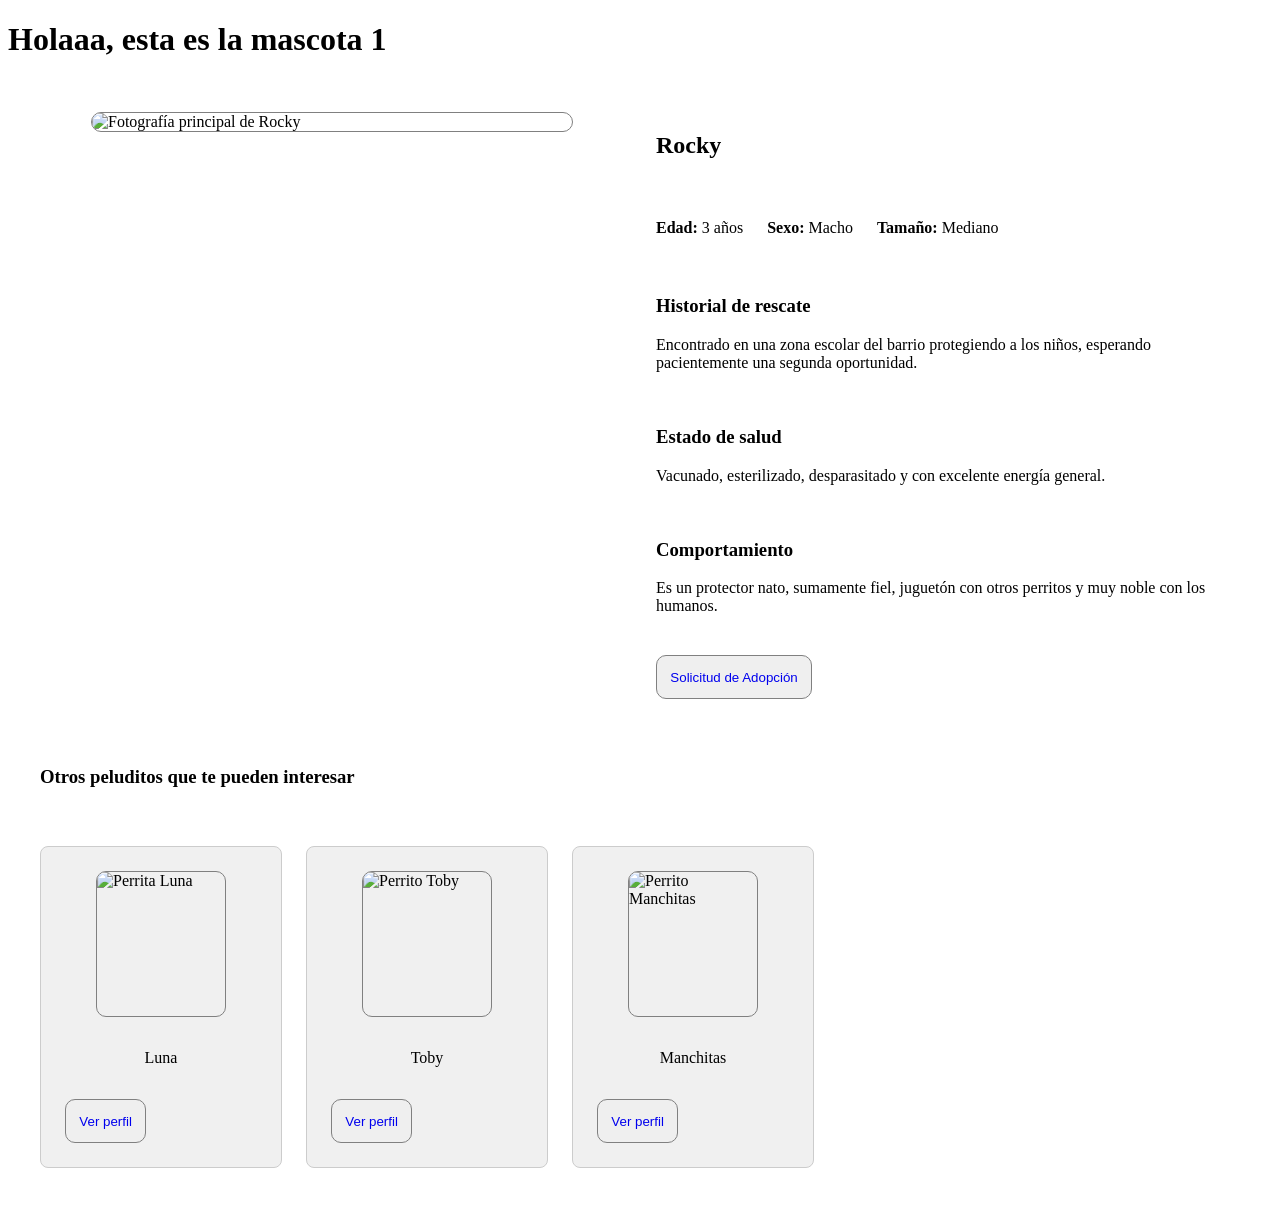
==== catalogo/1.html @ 644c192b "feat: update adoption catalog" ====
<!DOCTYPE html>
<html lang="en">
<head>
    <meta charset="UTF-8">
    <meta name="viewport" content="width=device-width, initial-scale=1.0">
    <title>Document</title>
    <style>
        /* Perfil completo */
.perfil-animal {
    display: flex;
    flex-direction: column;
    gap: 3rem;
    padding: 2rem;
}

.vista-principal {
    display: flex;
    flex-direction: column;
    gap: 2rem;
}

.contenedor-foto {
    display: flex;
    justify-content: center;
    align-items: center;
}

.foto-principal {
    width: 100%;
    max-width: 30rem;
    height: auto;
    border-radius: 12px;
    border: 1px solid gray;
    transition: transform 0.4s ease; cursor: pointer;
}

.foto-principal:hover {
    transform: scale(1.03);
}

.bloque-informacion {
    display: flex;
    flex-direction: column;
    gap: 1.5rem;
}

.detalles-tecnicos {
    display: flex;
    gap: 1.5rem;
    flex-wrap: wrap;
}

.historias-perfil {
    display: flex;
    flex-direction: column;
    gap: 1.2rem;
}

/* Perfil - boton */
.bloque-informacion > button > a, .mascota-relacionada > button > a {
    text-decoration: none;
}

.bloque-informacion > button, .mascota-relacionada > button {
    border-radius: 10px;
    padding: 1em;
    border: 1px solid gray;
    transition: transform 0.4s ease;
    align-self: flex-start;
}

.bloque-informacion > button:hover, .mascota-relacionada > button:hover { 
    transform: scale(1.15) rotate(-2deg); 
}

/* Relacionados */
.relacionados-seccion {
    display: flex;
    flex-direction: column;
    gap: 1.5rem;
}

.carrusel-relacionados {
    display: flex;
    gap: 1.5rem;
    overflow-x: auto;
    padding: 1rem 0;
}

.mascota-relacionada {
    background-color: #f0f0f0;
    padding: 1.5rem;
    border-radius: 8px;
    border: 1px solid #ccc;
    display: flex;
    flex-direction: column;
    align-items: center;
    gap: 1rem;
    min-width: 12rem;
}

.imagen-miniatura {
    width: 8rem;
    height: 9rem;
    border-radius: 10px;
    border: 1px solid gray;
    object-fit: cover;
    transition: transform 0.4s ease; cursor: pointer;
}

.imagen-miniatura:hover {
    transform: scale(1.15) rotate(2deg);
}

/* Responsivo */
@media (min-width: 768px) {
    .vista-principal {
        flex-direction: row;
        align-items: flex-start;
    }

    .contenedor-foto {
        flex: 1;
    }

    .bloque-informacion {
        flex: 1;
    }
}

    </style>
<body>
    <h1>Holaaa, esta es la mascota 1</h1>
    <div class="perfil-animal">

        <div class="vista-principal">
          <div class="contenedor-foto">
            <img class="foto-principal" src="https://caridadanimal.org/wp-content/themes/caridad-animal/assets/img/perro-03.jpg" alt="Fotografía principal de Rocky">
          </div>
      
          <div class="bloque-informacion">
            <h2>Rocky</h2>
            
            <div class="detalles-tecnicos">
              <p class="dato"><strong>Edad:</strong> 3 años</p>
              <p class="dato"><strong>Sexo:</strong> Macho</p>
              <p class="dato"><strong>Tamaño:</strong> Mediano</p>
            </div>
      
            <div class="historias-perfil">
              <div class="seccion-texto">
                <h3>Historial de rescate</h3>
                <p>Encontrado en una zona escolar del barrio protegiendo a los niños, esperando pacientemente una segunda oportunidad.</p>
              </div>
      
              <div class="seccion-texto">
                <h3>Estado de salud</h3>
                <p>Vacunado, esterilizado, desparasitado y con excelente energía general.</p>
              </div>
      
              <div class="seccion-texto">
                <h3>Comportamiento</h3>
                <p>Es un protector nato, sumamente fiel, juguetón con otros perritos y muy noble con los humanos.</p>
              </div>
            </div>
      
            <button class="boton-adopta">
              <a href="solicitud-adopcion.html">Solicitud de Adopción</a>
            </button>
          </div>
        </div>
      
        <div class="relacionados-seccion">
          <h3>Otros peluditos que te pueden interesar</h3>
          <div class="carrusel-relacionados">
            
            <div class="mascota-relacionada">
              <img class="imagen-miniatura" src="https://caridadanimal.org/wp-content/themes/caridad-animal/assets/img/perro-06.jpg" alt="Perrita Luna">
              <p class="nombre-miniatura">Luna</p>
              <button class="boton-adopta">
                <a href="2.html">Ver perfil</a>
              </button>
            </div>
      
            <div class="mascota-relacionada">
              <img class="imagen-miniatura" src="https://caridadanimal.org/wp-content/themes/caridad-animal/assets/img/perro-04.jpg" alt="Perrito Toby">
              <p class="nombre-miniatura">Toby</p>
              <button class="boton-adopta">
                <a href="4.html">Ver perfil</a>
              </button>
            </div>
      
            <div class="mascota-relacionada">
              <img class="imagen-miniatura" src="https://caridadanimal.org/wp-content/themes/caridad-animal/assets/img/perro-05.jpg" alt="Perrito Manchitas">
              <p class="nombre-miniatura">Manchitas</p>
              <button class="boton-adopta">
                <a href="5.html">Ver perfil</a>
              </button>
            </div>
      
          </div>
        </div>
      
      </div>
      
</body>
</html>
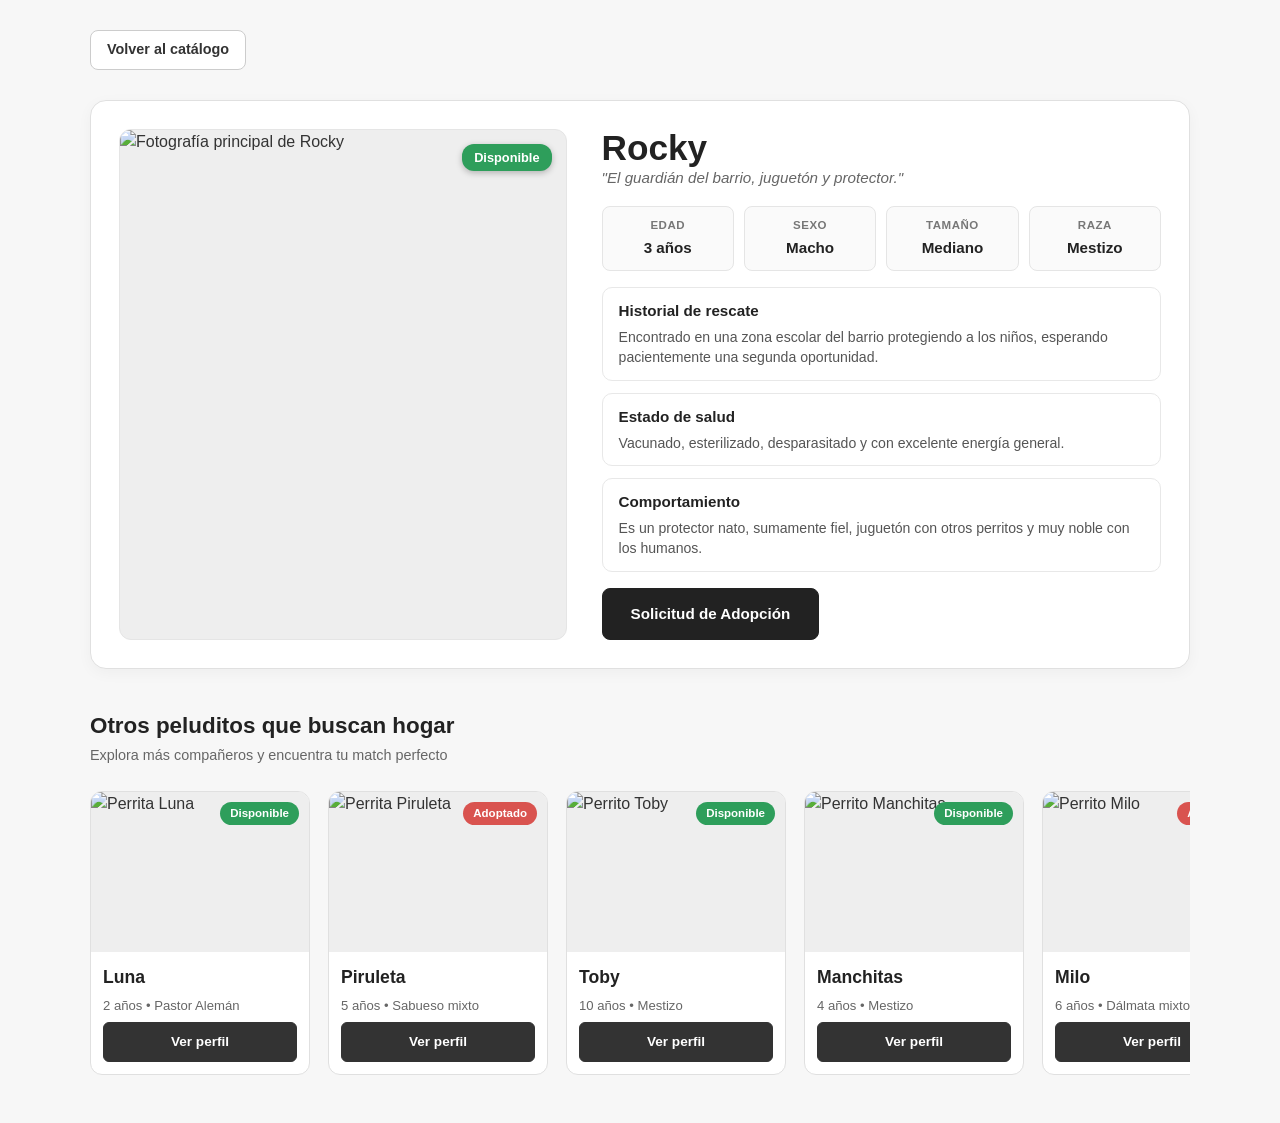
==== commit dea9fb4b: "[index-style] updates to adoption catalog" ====
--- a/catalogo/1.html
+++ b/catalogo/1.html
@@ -1,207 +1,596 @@
 <!DOCTYPE html>
-<html lang="en">
+<html lang="es">
 <head>
-    <meta charset="UTF-8">
-    <meta name="viewport" content="width=device-width, initial-scale=1.0">
-    <title>Document</title>
-    <style>
-        /* Perfil completo */
-.perfil-animal {
-    display: flex;
-    flex-direction: column;
-    gap: 3rem;
-    padding: 2rem;
-}
-
-.vista-principal {
-    display: flex;
-    flex-direction: column;
-    gap: 2rem;
-}
-
-.contenedor-foto {
-    display: flex;
-    justify-content: center;
-    align-items: center;
-}
-
-.foto-principal {
-    width: 100%;
-    max-width: 30rem;
-    height: auto;
-    border-radius: 12px;
-    border: 1px solid gray;
-    transition: transform 0.4s ease; cursor: pointer;
-}
-
-.foto-principal:hover {
-    transform: scale(1.03);
-}
-
-.bloque-informacion {
-    display: flex;
-    flex-direction: column;
-    gap: 1.5rem;
-}
-
-.detalles-tecnicos {
-    display: flex;
-    gap: 1.5rem;
-    flex-wrap: wrap;
-}
-
-.historias-perfil {
-    display: flex;
-    flex-direction: column;
-    gap: 1.2rem;
-}
-
-/* Perfil - boton */
-.bloque-informacion > button > a, .mascota-relacionada > button > a {
-    text-decoration: none;
-}
-
-.bloque-informacion > button, .mascota-relacionada > button {
-    border-radius: 10px;
-    padding: 1em;
-    border: 1px solid gray;
-    transition: transform 0.4s ease;
-    align-self: flex-start;
-}
-
-.bloque-informacion > button:hover, .mascota-relacionada > button:hover { 
-    transform: scale(1.15) rotate(-2deg); 
-}
-
-/* Relacionados */
-.relacionados-seccion {
-    display: flex;
-    flex-direction: column;
-    gap: 1.5rem;
-}
-
-.carrusel-relacionados {
-    display: flex;
-    gap: 1.5rem;
-    overflow-x: auto;
-    padding: 1rem 0;
-}
-
-.mascota-relacionada {
-    background-color: #f0f0f0;
-    padding: 1.5rem;
-    border-radius: 8px;
-    border: 1px solid #ccc;
-    display: flex;
-    flex-direction: column;
-    align-items: center;
-    gap: 1rem;
-    min-width: 12rem;
-}
-
-.imagen-miniatura {
-    width: 8rem;
-    height: 9rem;
-    border-radius: 10px;
-    border: 1px solid gray;
-    object-fit: cover;
-    transition: transform 0.4s ease; cursor: pointer;
-}
-
-.imagen-miniatura:hover {
-    transform: scale(1.15) rotate(2deg);
-}
-
-/* Responsivo */
-@media (min-width: 768px) {
+  <meta charset="UTF-8">
+  <meta name="viewport" content="width=device-width, initial-scale=1.0">
+  <title>Fundación Patitas Felices - Perfil de Rocky</title>
+
+
+  <style>
+    /* Reset y base */
+    * {
+        box-sizing: border-box;
+        margin: 0;
+        padding: 0;
+    }
+
+    body {
+        font-family: Arial, Helvetica, sans-serif;
+        line-height: 1.5;
+        background-color: #f7f7f7;
+        color: #333;
+    }
+
+    /* Contenedor perfil */
+    .perfil-animal {
+        width: 90%;
+        max-width: 1100px;
+        margin: 30px auto;
+        display: flex;
+        flex-direction: column;
+        gap: 30px;
+    }
+
+    /* Barra volver */
+    .barra-volver {
+        display: flex;
+    }
+
+    .boton-volver {
+        display: inline-flex;
+        align-items: center;
+        gap: 6px;
+        color: #333;
+        text-decoration: none;
+        font-weight: bold;
+        font-size: 0.9rem;
+        padding: 8px 16px;
+        border-radius: 8px;
+        border: 1px solid #ccc;
+        background-color: #fff;
+        transition: background-color 0.2s ease, transform 0.2s ease;
+    }
+
+    .boton-volver:hover {
+        background-color: #eee;
+        transform: translateX(-3px);
+    }
+
+    /* Vista principal */
     .vista-principal {
-        flex-direction: row;
-        align-items: flex-start;
-    }
-
+        display: grid;
+        grid-template-columns: 1fr 1.25fr;
+        gap: 35px;
+        background-color: #ffffff;
+        border: 1px solid #e0e0e0;
+        border-radius: 16px;
+        padding: 28px;
+        box-shadow: 0 4px 15px rgba(0, 0, 0, 0.04);
+    }
+
+    /* Foto principal */
     .contenedor-foto {
+        position: relative;
+        width: 100%;
+        border-radius: 12px;
+        overflow: hidden;
+        background-color: #eee;
+        border: 1px solid #e5e5e5;
+    }
+
+    .foto-principal {
+        width: 100%;
+        height: 100%;
+        max-height: 460px;
+        object-position: top center;
+        object-fit: cover;
+        display: block;
+        transition: transform 0.4s ease;
+    }
+
+    .contenedor-foto:hover .foto-principal {
+        transform: scale(1.03);
+    }
+
+    /* Indicador estado */
+    .estado {
+        display: inline-block;
+        padding: 4px 12px;
+        border-radius: 12px;
+        font-size: 0.8rem;
+        font-weight: bold;
+        color: #fff;
+    }
+
+    .estado.disponible {
+        background: #2e9e5b;
+        animation: pulso 1.5s ease infinite;
+    }
+
+    .estado.adoptado {
+        background: #d9534f;
+    }
+
+    .contenedor-foto > .estado {
+        position: absolute;
+        top: 14px;
+        right: 14px;
+        box-shadow: 0 2px 6px rgba(0, 0, 0, 0.25);
+    }
+
+    @keyframes pulso {
+        0% {
+            transform: scale(1);
+        }
+        50% {
+            transform: scale(1.08);
+        }
+        100% {
+            transform: scale(1);
+        }
+    }
+
+    /* Bloque informacion */
+    .bloque-informacion {
+        display: flex;
+        flex-direction: column;
+        gap: 16px;
+    }
+
+    .nombre-perfil {
+        font-size: 2.2rem;
+        color: #222;
+        line-height: 1.1;
+    }
+
+    .lema-mascota {
+        font-style: italic;
+        color: #666;
+        font-size: 0.95rem;
+    }
+
+    /* Detalles tecnicos */
+    .detalles-tecnicos {
+        display: grid;
+        grid-template-columns: repeat(4, 1fr);
+        gap: 10px;
+    }
+
+    .tarjeta-dato {
+        background-color: #fafafa;
+        border: 1px solid #e5e5e5;
+        border-radius: 8px;
+        padding: 10px 8px;
+        text-align: center;
+    }
+
+    .etiqueta-dato {
+        display: block;
+        font-size: 0.72rem;
+        text-transform: uppercase;
+        letter-spacing: 0.5px;
+        color: #777;
+        font-weight: 600;
+    }
+
+    .valor-dato {
+        display: block;
+        font-size: 0.95rem;
+        color: #222;
+        font-weight: bold;
+        margin-top: 3px;
+    }
+
+    /* Historias y texto */
+    .historias-perfil {
+        display: flex;
+        flex-direction: column;
+        gap: 12px;
+    }
+
+    .tarjeta-info {
+        background-color: #ffffff;
+        border: 1px solid #e8e8e8;
+        border-radius: 10px;
+        padding: 12px 16px;
+    }
+
+    .tarjeta-info h3 {
+        font-size: 0.95rem;
+        color: #222;
+        margin-bottom: 4px;
+        display: flex;
+        align-items: center;
+        gap: 6px;
+    }
+
+    .tarjeta-info p {
+        font-size: 0.88rem;
+        color: #555;
+        line-height: 1.45;
+    }
+
+    /* Perfil boton */
+    .bloque-informacion > .boton-adopta {
+        align-self: flex-start;
+        display: inline-block;
+        padding: 14px 28px;
+        border-radius: 8px;
+        border: 1px solid #222;
+        background-color: #222;
+        color: #fff;
+        text-decoration: none;
+        font-weight: bold;
+        font-size: 0.95rem;
+        cursor: pointer;
+        transition: background-color 0.2s ease, transform 0.2s ease;
+    }
+
+    .bloque-informacion > .boton-adopta:hover {
+        background-color: #444;
+        transform: translateY(-2px);
+    }
+
+    /* Relacionados seccion */
+    .relacionados-seccion {
+        display: flex;
+        flex-direction: column;
+        gap: 14px;
+        margin-top: 10px;
+    }
+
+    .encabezado-relacionados {
+        display: flex;
+        justify-content: space-between;
+        align-items: flex-end;
+        gap: 15px;
+        flex-wrap: wrap;
+    }
+
+    .encabezado-relacionados h3 {
+        font-size: 1.4rem;
+        color: #222;
+    }
+
+    .subtitulo-relacionados {
+        font-size: 0.9rem;
+        color: #666;
+        margin-top: 2px;
+    }
+
+    .controles-carrusel {
+        display: flex;
+        gap: 6px;
+    }
+
+  
+
+
+
+    /* Carrusel relacionados */
+    .carrusel-relacionados {
+        display: flex;
+        gap: 18px;
+        overflow-x: auto;
+        scroll-snap-type: x mandatory;
+        scroll-behavior: smooth;
+        padding: 10px 4px 18px 4px;
+        -webkit-overflow-scrolling: touch;
+    }
+
+    /* Barra scroll personalizada */
+    .carrusel-relacionados::-webkit-scrollbar {
+        height: 7px;
+    }
+
+    .carrusel-relacionados::-webkit-scrollbar-track {
+        background: #e5e5e5;
+        border-radius: 10px;
+    }
+
+    .carrusel-relacionados::-webkit-scrollbar-thumb {
+        background: #999;
+        border-radius: 10px;
+    }
+
+    .carrusel-relacionados::-webkit-scrollbar-thumb:hover {
+        background: #666;
+    }
+
+    /* Mascota relacionada */
+    .mascota-relacionada {
+        flex: 0 0 220px;
+        scroll-snap-align: start;
+        background-color: #fff;
+        border: 1px solid #e0e0e0;
+        border-radius: 12px;
+        overflow: hidden;
+        display: flex;
+        flex-direction: column;
+        transition: transform 0.3s ease, box-shadow 0.3s ease;
+    }
+
+    .mascota-relacionada:hover {
+        transform: translateY(-5px);
+        box-shadow: 0 6px 16px rgba(0, 0, 0, 0.08);
+    }
+
+    .contenedor-miniatura {
+        position: relative;
+        width: 100%;
+        height: 160px;
+        overflow: hidden;
+        background-color: #eee;
+    }
+
+    .imagen-miniatura {
+        width: 100%;
+        height: 100%;
+        object-position: top center;
+        object-fit: cover;
+        display: block;
+        transition: transform 0.4s ease;
+    }
+
+    .mascota-relacionada:hover .imagen-miniatura {
+        transform: scale(1.05);
+    }
+
+    .contenedor-miniatura > .estado {
+        position: absolute;
+        top: 10px;
+        right: 10px;
+        font-size: 0.72rem;
+        padding: 3px 10px;
+    }
+
+    .cuerpo-miniatura {
+        padding: 12px;
+        display: flex;
+        flex-direction: column;
+        gap: 6px;
         flex: 1;
     }
 
-    .bloque-informacion {
-        flex: 1;
-    }
-}
-
-    </style>
+    .nombre-miniatura {
+        font-size: 1.1rem;
+        font-weight: bold;
+        color: #222;
+    }
+
+    .datos-miniatura {
+        font-size: 0.82rem;
+        color: #666;
+    }
+
+    .mascota-relacionada .boton-adopta {
+        margin-top: auto;
+        display: block;
+        padding: 9px;
+        border-radius: 6px;
+        border: 1px solid #333;
+        background-color: #333;
+        color: #fff;
+        text-decoration: none;
+        font-size: 0.85rem;
+        font-weight: bold;
+        text-align: center;
+        transition: background-color 0.2s ease;
+    }
+
+    .mascota-relacionada .boton-adopta:hover {
+        background-color: #555;
+    }
+
+    /* Responsive */
+    @media (max-width: 850px) {
+        .vista-principal {
+            grid-template-columns: 1fr;
+            padding: 20px;
+            gap: 25px;
+        }
+
+        .foto-principal {
+            max-height: 350px;
+        }
+
+        .detalles-tecnicos {
+            grid-template-columns: repeat(2, 1fr);
+        }
+
+        .bloque-informacion > .boton-adopta {
+            width: 100%;
+            text-align: center;
+        }
+    }
+
+    @media (max-width: 480px) {
+        .perfil-animal {
+            width: 92%;
+            margin: 20px auto;
+            gap: 22px;
+        }
+
+        .vista-principal {
+            padding: 15px;
+        }
+
+        .foto-principal {
+            max-height: 280px;
+        }
+
+        .detalles-tecnicos {
+            grid-template-columns: 1fr 1fr;
+            gap: 8px;
+        }
+
+        .mascota-relacionada {
+            flex: 0 0 185px;
+        }
+
+        .contenedor-miniatura {
+            height: 135px;
+        }
+    }
+  </style>
+</head>
 <body>
-    <h1>Holaaa, esta es la mascota 1</h1>
-    <div class="perfil-animal">
-
-        <div class="vista-principal">
-          <div class="contenedor-foto">
-            <img class="foto-principal" src="https://caridadanimal.org/wp-content/themes/caridad-animal/assets/img/perro-03.jpg" alt="Fotografía principal de Rocky">
-          </div>
-      
-          <div class="bloque-informacion">
-            <h2>Rocky</h2>
-            
-            <div class="detalles-tecnicos">
-              <p class="dato"><strong>Edad:</strong> 3 años</p>
-              <p class="dato"><strong>Sexo:</strong> Macho</p>
-              <p class="dato"><strong>Tamaño:</strong> Mediano</p>
-            </div>
-      
-            <div class="historias-perfil">
-              <div class="seccion-texto">
-                <h3>Historial de rescate</h3>
-                <p>Encontrado en una zona escolar del barrio protegiendo a los niños, esperando pacientemente una segunda oportunidad.</p>
-              </div>
-      
-              <div class="seccion-texto">
-                <h3>Estado de salud</h3>
-                <p>Vacunado, esterilizado, desparasitado y con excelente energía general.</p>
-              </div>
-      
-              <div class="seccion-texto">
-                <h3>Comportamiento</h3>
-                <p>Es un protector nato, sumamente fiel, juguetón con otros perritos y muy noble con los humanos.</p>
-              </div>
-            </div>
-      
-            <button class="boton-adopta">
-              <a href="solicitud-adopcion.html">Solicitud de Adopción</a>
-            </button>
-          </div>
-        </div>
-      
-        <div class="relacionados-seccion">
-          <h3>Otros peluditos que te pueden interesar</h3>
-          <div class="carrusel-relacionados">
-            
-            <div class="mascota-relacionada">
-              <img class="imagen-miniatura" src="https://caridadanimal.org/wp-content/themes/caridad-animal/assets/img/perro-06.jpg" alt="Perrita Luna">
-              <p class="nombre-miniatura">Luna</p>
-              <button class="boton-adopta">
-                <a href="2.html">Ver perfil</a>
-              </button>
-            </div>
-      
-            <div class="mascota-relacionada">
-              <img class="imagen-miniatura" src="https://caridadanimal.org/wp-content/themes/caridad-animal/assets/img/perro-04.jpg" alt="Perrito Toby">
-              <p class="nombre-miniatura">Toby</p>
-              <button class="boton-adopta">
-                <a href="4.html">Ver perfil</a>
-              </button>
-            </div>
-      
-            <div class="mascota-relacionada">
-              <img class="imagen-miniatura" src="https://caridadanimal.org/wp-content/themes/caridad-animal/assets/img/perro-05.jpg" alt="Perrito Manchitas">
-              <p class="nombre-miniatura">Manchitas</p>
-              <button class="boton-adopta">
-                <a href="5.html">Ver perfil</a>
-              </button>
-            </div>
-      
-          </div>
-        </div>
-      
+
+  <div class="perfil-animal">
+
+    <!-- Barra volver -->
+    <div class="barra-volver">
+      <a href="../index.html" class="boton-volver">Volver al catálogo</a>
+    </div>
+
+    <!-- Vista principal -->
+    <div class="vista-principal">
+      <div class="contenedor-foto">
+        <img class="foto-principal" src="https://caridadanimal.org/wp-content/themes/caridad-animal/assets/img/perro-01.jpg" alt="Fotografía principal de Rocky">
+        <span class="estado disponible">Disponible</span>
       </div>
-      
+
+      <div class="bloque-informacion">
+        <div>
+          <h1 class="nombre-perfil">Rocky</h1>
+          <p class="lema-mascota">"El guardián del barrio, juguetón y protector."</p>
+        </div>
+
+        <div class="detalles-tecnicos">
+          <div class="tarjeta-dato">
+            <span class="etiqueta-dato">Edad</span>
+            <span class="valor-dato">3 años</span>
+          </div>
+          <div class="tarjeta-dato">
+            <span class="etiqueta-dato">Sexo</span>
+            <span class="valor-dato">Macho</span>
+          </div>
+          <div class="tarjeta-dato">
+            <span class="etiqueta-dato">Tamaño</span>
+            <span class="valor-dato">Mediano</span>
+          </div>
+          <div class="tarjeta-dato">
+            <span class="etiqueta-dato">Raza</span>
+            <span class="valor-dato">Mestizo</span>
+          </div>
+        </div>
+
+        <div class="historias-perfil">
+          <div class="tarjeta-info">
+            <h3>Historial de rescate</h3>
+            <p>Encontrado en una zona escolar del barrio protegiendo a los niños, esperando pacientemente una segunda oportunidad.</p>
+          </div>
+
+          <div class="tarjeta-info">
+            <h3>Estado de salud</h3>
+            <p>Vacunado, esterilizado, desparasitado y con excelente energía general.</p>
+          </div>
+
+          <div class="tarjeta-info">
+            <h3>Comportamiento</h3>
+            <p>Es un protector nato, sumamente fiel, juguetón con otros perritos y muy noble con los humanos.</p>
+          </div>
+        </div>
+
+        <a class="boton-adopta">Solicitud de Adopción</a>
+      </div>
+    </div>
+
+    <!-- Relacionados seccion -->
+    <div class="relacionados-seccion">
+      <div class="encabezado-relacionados">
+        <div>
+          <h3>Otros peluditos que buscan hogar</h3>
+          <p class="subtitulo-relacionados">Explora más compañeros y encuentra tu match perfecto</p>
+        </div>
+
+        
+      </div>
+
+      <div class="carrusel-relacionados">
+
+        <!-- Relacionado 1 -->
+        <div id="rel-luna" class="mascota-relacionada">
+          <div class="contenedor-miniatura">
+            <img class="imagen-miniatura" src="https://caridadanimal.org/wp-content/themes/caridad-animal/assets/img/perro-02.jpg" alt="Perrita Luna">
+            <span class="estado disponible">Disponible</span>
+          </div>
+          <div class="cuerpo-miniatura">
+            <p class="nombre-miniatura">Luna</p>
+            <p class="datos-miniatura">2 años • Pastor Alemán</p>
+            <a href="1.html" class="boton-adopta">Ver perfil</a>
+          </div>
+        </div>
+
+        <!-- Relacionado 2 -->
+        <div id="rel-piruleta" class="mascota-relacionada">
+          <div class="contenedor-miniatura">
+            <img class="imagen-miniatura" src="https://caridadanimal.org/wp-content/themes/caridad-animal/assets/img/perro-03.jpg" alt="Perrita Piruleta">
+            <span class="estado adoptado">Adoptado</span>
+          </div>
+          <div class="cuerpo-miniatura">
+            <p class="nombre-miniatura">Piruleta</p>
+            <p class="datos-miniatura">5 años • Sabueso mixto</p>
+            <a href="1.html" class="boton-adopta">Ver perfil</a>
+          </div>
+        </div>
+
+        <!-- Relacionado 3 -->
+        <div id="rel-toby" class="mascota-relacionada">
+          <div class="contenedor-miniatura">
+            <img class="imagen-miniatura" src="https://caridadanimal.org/wp-content/themes/caridad-animal/assets/img/perro-04.jpg" alt="Perrito Toby">
+            <span class="estado disponible">Disponible</span>
+          </div>
+          <div class="cuerpo-miniatura">
+            <p class="nombre-miniatura">Toby</p>
+            <p class="datos-miniatura">10 años • Mestizo</p>
+            <a href="1.html" class="boton-adopta">Ver perfil</a>
+          </div>
+        </div>
+
+        <!-- Relacionado 4 -->
+        <div id="rel-manchitas" class="mascota-relacionada">
+          <div class="contenedor-miniatura">
+            <img class="imagen-miniatura" src="https://caridadanimal.org/wp-content/themes/caridad-animal/assets/img/perro-05.jpg" alt="Perrito Manchitas">
+            <span class="estado disponible">Disponible</span>
+          </div>
+          <div class="cuerpo-miniatura">
+            <p class="nombre-miniatura">Manchitas</p>
+            <p class="datos-miniatura">4 años • Mestizo</p>
+            <a href="1.html" class="boton-adopta">Ver perfil</a>
+          </div>
+        </div>
+
+        <!-- Relacionado 5 -->
+        <div id="rel-milo" class="mascota-relacionada">
+          <div class="contenedor-miniatura">
+            <img class="imagen-miniatura" src="https://caridadanimal.org/wp-content/themes/caridad-animal/assets/img/perro-06.jpg" alt="Perrito Milo">
+            <span class="estado adoptado">Adoptado</span>
+          </div>
+          <div class="cuerpo-miniatura">
+            <p class="nombre-miniatura">Milo</p>
+            <p class="datos-miniatura">6 años • Dálmata mixto</p>
+            <a href="1.html" class="boton-adopta">Ver perfil</a>
+          </div>
+        </div>
+
+        <!-- Relacionado 6 -->
+        <div id="rel-daisy" class="mascota-relacionada">
+          <div class="contenedor-miniatura">
+            <img class="imagen-miniatura" src="https://caridadanimal.org/wp-content/themes/caridad-animal/assets/img/perro-07.jpg" alt="Perrita Daisy">
+            <span class="estado disponible">Disponible</span>
+          </div>
+          <div class="cuerpo-miniatura">
+            <p class="nombre-miniatura">Daisy</p>
+            <p class="datos-miniatura">1 año • Mestizo</p>
+            <a href="1.html" class="boton-adopta">Ver perfil</a>
+          </div>
+        </div>
+
+      </div>
+    </div>
+
+  </div>
+
 </body>
 </html>
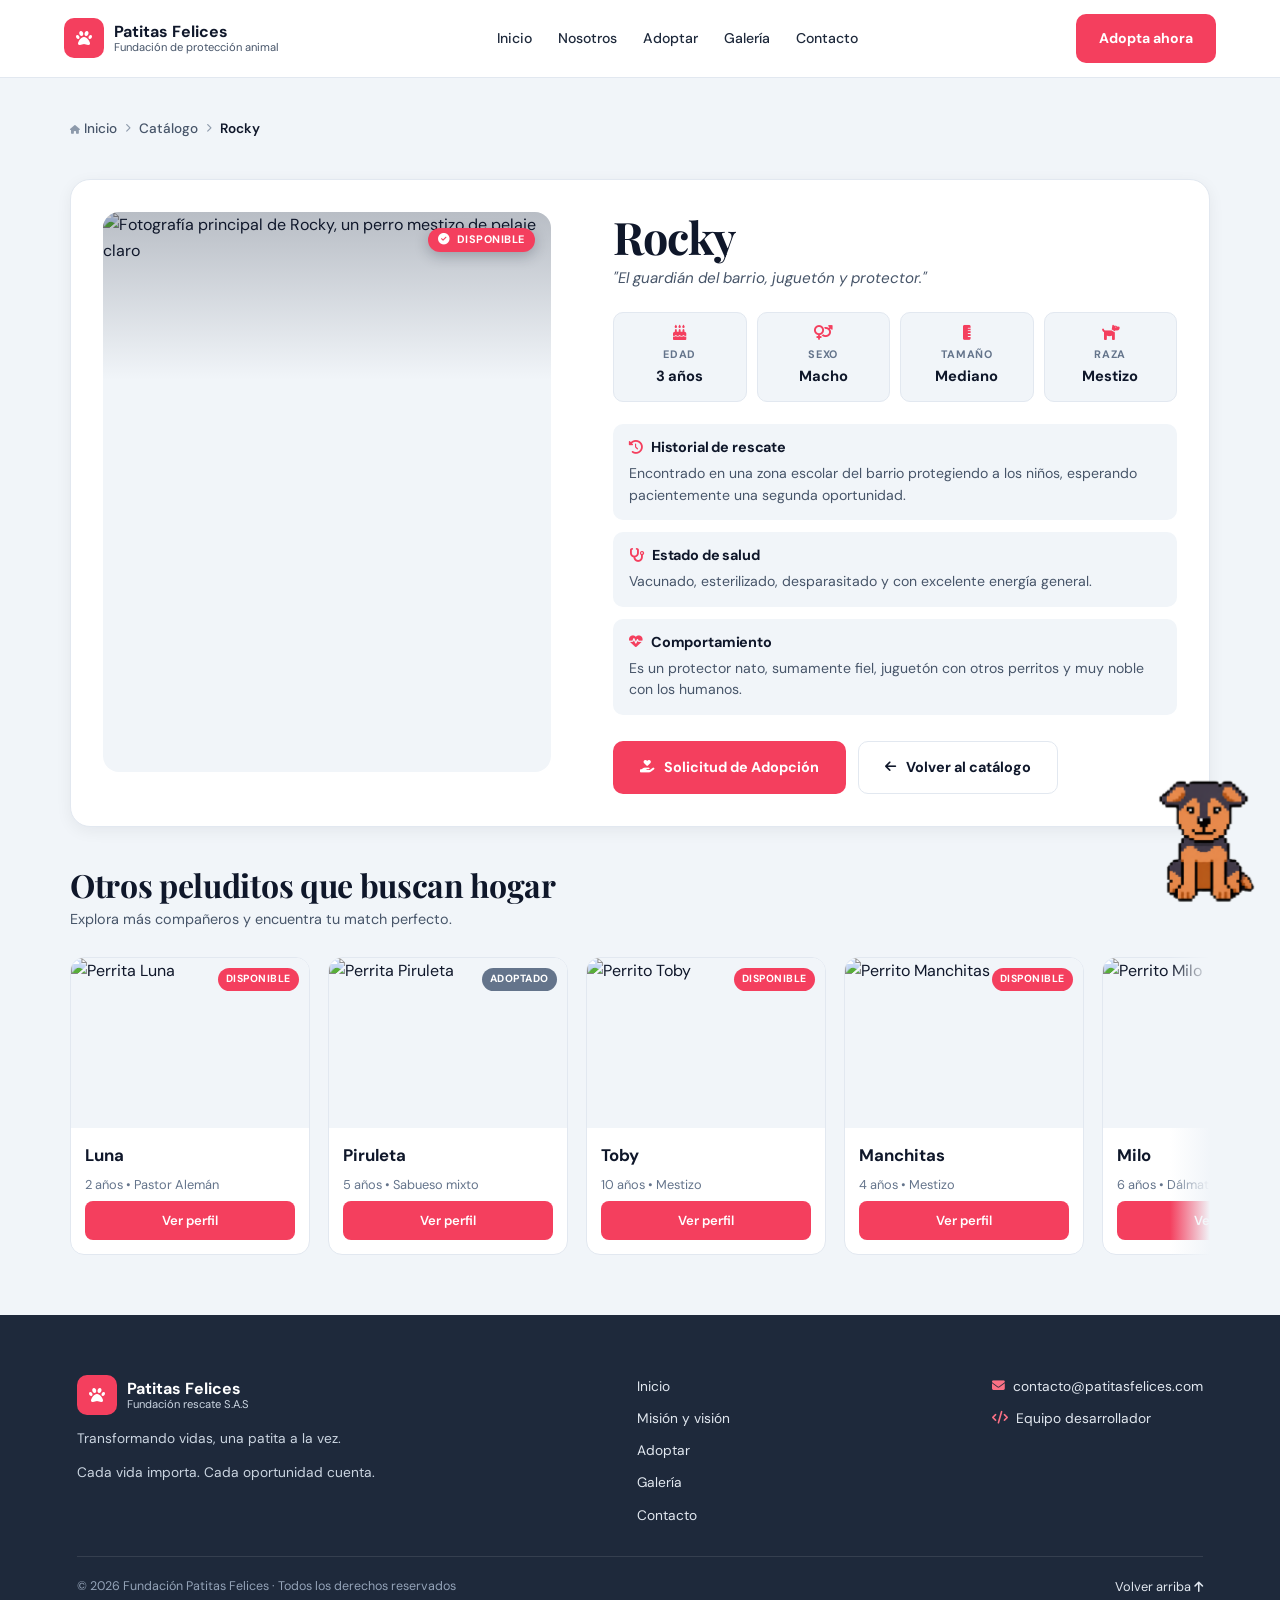
==== commit 8ca8985b: "(feat) final submission" ====
--- a/catalogo/1.html
+++ b/catalogo/1.html
@@ -1,596 +1,262 @@
 <!DOCTYPE html>
 <html lang="es">
 <head>
-  <meta charset="UTF-8">
-  <meta name="viewport" content="width=device-width, initial-scale=1.0">
-  <title>Fundación Patitas Felices - Perfil de Rocky</title>
-
-
-  <style>
-    /* Reset y base */
-    * {
-        box-sizing: border-box;
-        margin: 0;
-        padding: 0;
-    }
-
-    body {
-        font-family: Arial, Helvetica, sans-serif;
-        line-height: 1.5;
-        background-color: #f7f7f7;
-        color: #333;
-    }
-
-    /* Contenedor perfil */
-    .perfil-animal {
-        width: 90%;
-        max-width: 1100px;
-        margin: 30px auto;
-        display: flex;
-        flex-direction: column;
-        gap: 30px;
-    }
-
-    /* Barra volver */
-    .barra-volver {
-        display: flex;
-    }
-
-    .boton-volver {
-        display: inline-flex;
-        align-items: center;
-        gap: 6px;
-        color: #333;
-        text-decoration: none;
-        font-weight: bold;
-        font-size: 0.9rem;
-        padding: 8px 16px;
-        border-radius: 8px;
-        border: 1px solid #ccc;
-        background-color: #fff;
-        transition: background-color 0.2s ease, transform 0.2s ease;
-    }
-
-    .boton-volver:hover {
-        background-color: #eee;
-        transform: translateX(-3px);
-    }
-
-    /* Vista principal */
-    .vista-principal {
-        display: grid;
-        grid-template-columns: 1fr 1.25fr;
-        gap: 35px;
-        background-color: #ffffff;
-        border: 1px solid #e0e0e0;
-        border-radius: 16px;
-        padding: 28px;
-        box-shadow: 0 4px 15px rgba(0, 0, 0, 0.04);
-    }
-
-    /* Foto principal */
-    .contenedor-foto {
-        position: relative;
-        width: 100%;
-        border-radius: 12px;
-        overflow: hidden;
-        background-color: #eee;
-        border: 1px solid #e5e5e5;
-    }
-
-    .foto-principal {
-        width: 100%;
-        height: 100%;
-        max-height: 460px;
-        object-position: top center;
-        object-fit: cover;
-        display: block;
-        transition: transform 0.4s ease;
-    }
-
-    .contenedor-foto:hover .foto-principal {
-        transform: scale(1.03);
-    }
-
-    /* Indicador estado */
-    .estado {
-        display: inline-block;
-        padding: 4px 12px;
-        border-radius: 12px;
-        font-size: 0.8rem;
-        font-weight: bold;
-        color: #fff;
-    }
-
-    .estado.disponible {
-        background: #2e9e5b;
-        animation: pulso 1.5s ease infinite;
-    }
-
-    .estado.adoptado {
-        background: #d9534f;
-    }
-
-    .contenedor-foto > .estado {
-        position: absolute;
-        top: 14px;
-        right: 14px;
-        box-shadow: 0 2px 6px rgba(0, 0, 0, 0.25);
-    }
-
-    @keyframes pulso {
-        0% {
-            transform: scale(1);
-        }
-        50% {
-            transform: scale(1.08);
-        }
-        100% {
-            transform: scale(1);
-        }
-    }
-
-    /* Bloque informacion */
-    .bloque-informacion {
-        display: flex;
-        flex-direction: column;
-        gap: 16px;
-    }
-
-    .nombre-perfil {
-        font-size: 2.2rem;
-        color: #222;
-        line-height: 1.1;
-    }
-
-    .lema-mascota {
-        font-style: italic;
-        color: #666;
-        font-size: 0.95rem;
-    }
-
-    /* Detalles tecnicos */
-    .detalles-tecnicos {
-        display: grid;
-        grid-template-columns: repeat(4, 1fr);
-        gap: 10px;
-    }
-
-    .tarjeta-dato {
-        background-color: #fafafa;
-        border: 1px solid #e5e5e5;
-        border-radius: 8px;
-        padding: 10px 8px;
-        text-align: center;
-    }
-
-    .etiqueta-dato {
-        display: block;
-        font-size: 0.72rem;
-        text-transform: uppercase;
-        letter-spacing: 0.5px;
-        color: #777;
-        font-weight: 600;
-    }
-
-    .valor-dato {
-        display: block;
-        font-size: 0.95rem;
-        color: #222;
-        font-weight: bold;
-        margin-top: 3px;
-    }
-
-    /* Historias y texto */
-    .historias-perfil {
-        display: flex;
-        flex-direction: column;
-        gap: 12px;
-    }
-
-    .tarjeta-info {
-        background-color: #ffffff;
-        border: 1px solid #e8e8e8;
-        border-radius: 10px;
-        padding: 12px 16px;
-    }
-
-    .tarjeta-info h3 {
-        font-size: 0.95rem;
-        color: #222;
-        margin-bottom: 4px;
-        display: flex;
-        align-items: center;
-        gap: 6px;
-    }
-
-    .tarjeta-info p {
-        font-size: 0.88rem;
-        color: #555;
-        line-height: 1.45;
-    }
-
-    /* Perfil boton */
-    .bloque-informacion > .boton-adopta {
-        align-self: flex-start;
-        display: inline-block;
-        padding: 14px 28px;
-        border-radius: 8px;
-        border: 1px solid #222;
-        background-color: #222;
-        color: #fff;
-        text-decoration: none;
-        font-weight: bold;
-        font-size: 0.95rem;
-        cursor: pointer;
-        transition: background-color 0.2s ease, transform 0.2s ease;
-    }
-
-    .bloque-informacion > .boton-adopta:hover {
-        background-color: #444;
-        transform: translateY(-2px);
-    }
-
-    /* Relacionados seccion */
-    .relacionados-seccion {
-        display: flex;
-        flex-direction: column;
-        gap: 14px;
-        margin-top: 10px;
-    }
-
-    .encabezado-relacionados {
-        display: flex;
-        justify-content: space-between;
-        align-items: flex-end;
-        gap: 15px;
-        flex-wrap: wrap;
-    }
-
-    .encabezado-relacionados h3 {
-        font-size: 1.4rem;
-        color: #222;
-    }
-
-    .subtitulo-relacionados {
-        font-size: 0.9rem;
-        color: #666;
-        margin-top: 2px;
-    }
-
-    .controles-carrusel {
-        display: flex;
-        gap: 6px;
-    }
-
-  
-
-
-
-    /* Carrusel relacionados */
-    .carrusel-relacionados {
-        display: flex;
-        gap: 18px;
-        overflow-x: auto;
-        scroll-snap-type: x mandatory;
-        scroll-behavior: smooth;
-        padding: 10px 4px 18px 4px;
-        -webkit-overflow-scrolling: touch;
-    }
-
-    /* Barra scroll personalizada */
-    .carrusel-relacionados::-webkit-scrollbar {
-        height: 7px;
-    }
-
-    .carrusel-relacionados::-webkit-scrollbar-track {
-        background: #e5e5e5;
-        border-radius: 10px;
-    }
-
-    .carrusel-relacionados::-webkit-scrollbar-thumb {
-        background: #999;
-        border-radius: 10px;
-    }
-
-    .carrusel-relacionados::-webkit-scrollbar-thumb:hover {
-        background: #666;
-    }
-
-    /* Mascota relacionada */
-    .mascota-relacionada {
-        flex: 0 0 220px;
-        scroll-snap-align: start;
-        background-color: #fff;
-        border: 1px solid #e0e0e0;
-        border-radius: 12px;
-        overflow: hidden;
-        display: flex;
-        flex-direction: column;
-        transition: transform 0.3s ease, box-shadow 0.3s ease;
-    }
-
-    .mascota-relacionada:hover {
-        transform: translateY(-5px);
-        box-shadow: 0 6px 16px rgba(0, 0, 0, 0.08);
-    }
-
-    .contenedor-miniatura {
-        position: relative;
-        width: 100%;
-        height: 160px;
-        overflow: hidden;
-        background-color: #eee;
-    }
-
-    .imagen-miniatura {
-        width: 100%;
-        height: 100%;
-        object-position: top center;
-        object-fit: cover;
-        display: block;
-        transition: transform 0.4s ease;
-    }
-
-    .mascota-relacionada:hover .imagen-miniatura {
-        transform: scale(1.05);
-    }
-
-    .contenedor-miniatura > .estado {
-        position: absolute;
-        top: 10px;
-        right: 10px;
-        font-size: 0.72rem;
-        padding: 3px 10px;
-    }
-
-    .cuerpo-miniatura {
-        padding: 12px;
-        display: flex;
-        flex-direction: column;
-        gap: 6px;
-        flex: 1;
-    }
-
-    .nombre-miniatura {
-        font-size: 1.1rem;
-        font-weight: bold;
-        color: #222;
-    }
-
-    .datos-miniatura {
-        font-size: 0.82rem;
-        color: #666;
-    }
-
-    .mascota-relacionada .boton-adopta {
-        margin-top: auto;
-        display: block;
-        padding: 9px;
-        border-radius: 6px;
-        border: 1px solid #333;
-        background-color: #333;
-        color: #fff;
-        text-decoration: none;
-        font-size: 0.85rem;
-        font-weight: bold;
-        text-align: center;
-        transition: background-color 0.2s ease;
-    }
-
-    .mascota-relacionada .boton-adopta:hover {
-        background-color: #555;
-    }
-
-    /* Responsive */
-    @media (max-width: 850px) {
-        .vista-principal {
-            grid-template-columns: 1fr;
-            padding: 20px;
-            gap: 25px;
-        }
-
-        .foto-principal {
-            max-height: 350px;
-        }
-
-        .detalles-tecnicos {
-            grid-template-columns: repeat(2, 1fr);
-        }
-
-        .bloque-informacion > .boton-adopta {
-            width: 100%;
-            text-align: center;
-        }
-    }
-
-    @media (max-width: 480px) {
-        .perfil-animal {
-            width: 92%;
-            margin: 20px auto;
-            gap: 22px;
-        }
-
-        .vista-principal {
-            padding: 15px;
-        }
-
-        .foto-principal {
-            max-height: 280px;
-        }
-
-        .detalles-tecnicos {
-            grid-template-columns: 1fr 1fr;
-            gap: 8px;
-        }
-
-        .mascota-relacionada {
-            flex: 0 0 185px;
-        }
-
-        .contenedor-miniatura {
-            height: 135px;
-        }
-    }
-  </style>
+    <meta charset="UTF-8">
+    <meta name="viewport" content="width=device-width, initial-scale=1.0">
+    <meta name="description" content="Conoce a Rocky, un perro mestizo de 3 años que busca un hogar lleno de amor. Fundación Patitas Felices.">
+
+    <title>Rocky | Fundación Patitas Felices</title>
+
+    <link rel="preconnect" href="https://fonts.googleapis.com">
+    <link rel="preconnect" href="https://fonts.gstatic.com" crossorigin>
+    <link href="https://fonts.googleapis.com/css2?family=DM+Sans:wght@400;500;600;700&family=Playfair+Display:ital,wght@0,700;1,700&display=swap" rel="stylesheet">
+    <link rel="stylesheet" href="https://cdnjs.cloudflare.com/ajax/libs/font-awesome/6.7.2/css/all.min.css">
+    <link rel="stylesheet" href="../css/style.css">
+    <link rel="stylesheet" href="../css/perfil.css">
 </head>
+
 <body>
 
-  <div class="perfil-animal">
-
-    <!-- Barra volver -->
-    <div class="barra-volver">
-      <a href="../index.html" class="boton-volver">Volver al catálogo</a>
+<!-- ====================== HEADER ====================== -->
+<header class="header">
+    <a href="../index.html" class="marca">
+        <span class="marca-icono"><i class="fa-solid fa-paw"></i></span>
+        <span class="marca-texto">
+            <strong>Patitas Felices</strong>
+            <small>Fundación de protección animal</small>
+        </span>
+    </a>
+
+    <nav class="menu" aria-label="Navegación principal">
+        <a href="../index.html#inicio">Inicio</a>
+        <a href="../index.html#nosotros">Nosotros</a>
+        <a href="../index.html#catalogo">Adoptar</a>
+        <a href="../index.html#galeria">Galería</a>
+        <a href="../index.html#contacto">Contacto</a>
+    </nav>
+
+    <a href="../index.html#catalogo" class="btn btn-coral">Adopta ahora</a>
+</header>
+
+<main class="perfil-animal">
+
+    <!-- ====================== MIGAS DE PAN ====================== -->
+    <nav class="migas" aria-label="Ruta de navegación">
+        <a href="../index.html"><i class="fa-solid fa-house"></i> Inicio</a>
+        <i class="fa-solid fa-chevron-right"></i>
+        <a href="../index.html#catalogo">Catálogo</a>
+        <i class="fa-solid fa-chevron-right"></i>
+        <span aria-current="page">Rocky</span>
+    </nav>
+
+    <!-- ====================== VISTA PRINCIPAL ====================== -->
+    <article class="vista-principal">
+
+        <div class="contenedor-foto">
+            <img class="foto-principal"
+                 src="https://caridadanimal.org/wp-content/themes/caridad-animal/assets/img/perro-01.jpg"
+                 alt="Fotografía principal de Rocky, un perro mestizo de pelaje claro">
+            <span class="estado disponible" aria-label="Estado: Disponible para adopción">
+                <i class="fa-solid fa-circle-check" aria-hidden="true"></i> Disponible
+            </span>
+        </div>
+
+        <div class="bloque-informacion">
+            <div>
+                <h1 class="nombre-perfil">Rocky</h1>
+                <p class="lema-mascota">"El guardián del barrio, juguetón y protector."</p>
+            </div>
+
+            <div class="detalles-tecnicos">
+                <div class="tarjeta-dato">
+                    <i class="fa-solid fa-cake-candles" aria-hidden="true"></i>
+                    <span class="etiqueta-dato">Edad</span>
+                    <span class="valor-dato">3 años</span>
+                </div>
+                <div class="tarjeta-dato">
+                    <i class="fa-solid fa-venus-mars" aria-hidden="true"></i>
+                    <span class="etiqueta-dato">Sexo</span>
+                    <span class="valor-dato">Macho</span>
+                </div>
+                <div class="tarjeta-dato">
+                    <i class="fa-solid fa-ruler-vertical" aria-hidden="true"></i>
+                    <span class="etiqueta-dato">Tamaño</span>
+                    <span class="valor-dato">Mediano</span>
+                </div>
+                <div class="tarjeta-dato">
+                    <i class="fa-solid fa-dog" aria-hidden="true"></i>
+                    <span class="etiqueta-dato">Raza</span>
+                    <span class="valor-dato">Mestizo</span>
+                </div>
+            </div>
+
+            <div class="historias-perfil">
+                <div class="tarjeta-info">
+                    <h3><i class="fa-solid fa-clock-rotate-left" aria-hidden="true"></i> Historial de rescate</h3>
+                    <p>Encontrado en una zona escolar del barrio protegiendo a los niños, esperando pacientemente una segunda oportunidad.</p>
+                </div>
+                <div class="tarjeta-info">
+                    <h3><i class="fa-solid fa-stethoscope" aria-hidden="true"></i> Estado de salud</h3>
+                    <p>Vacunado, esterilizado, desparasitado y con excelente energía general.</p>
+                </div>
+                <div class="tarjeta-info">
+                    <h3><i class="fa-solid fa-heart-pulse" aria-hidden="true"></i> Comportamiento</h3>
+                    <p>Es un protector nato, sumamente fiel, juguetón con otros perritos y muy noble con los humanos.</p>
+                </div>
+            </div>
+
+            <div class="cta-adopcion">
+                <a href="../index.html#contacto" class="btn btn-coral">
+                    <i class="fa-solid fa-hand-holding-heart" aria-hidden="true"></i>
+                    Solicitud de Adopción
+                </a>
+                <a href="../index.html#catalogo" class="btn btn-borde">
+                    <i class="fa-solid fa-arrow-left" aria-hidden="true"></i>
+                    Volver al catálogo
+                </a>
+            </div>
+        </div>
+
+    </article>
+
+    <!-- ====================== RELACIONADOS ====================== -->
+    <section class="relacionados-seccion" aria-labelledby="relacionados-titulo">
+        <div class="encabezado-relacionados">
+            <div>
+                <h2 id="relacionados-titulo">Otros peluditos que buscan hogar</h2>
+                <p class="subtitulo-relacionados">Explora más compañeros y encuentra tu match perfecto.</p>
+            </div>
+        </div>
+
+        <div class="carrusel-wrap">
+            <div class="carrusel-relacionados" role="region" aria-label="Carrusel de animales relacionados" tabindex="0">
+
+                <article class="mascota-relacionada">
+                    <div class="contenedor-miniatura">
+                        <img class="imagen-miniatura" src="https://caridadanimal.org/wp-content/themes/caridad-animal/assets/img/perro-02.jpg" alt="Perrita Luna" loading="lazy">
+                        <span class="estado disponible">Disponible</span>
+                    </div>
+                    <div class="cuerpo-miniatura">
+                        <p class="nombre-miniatura">Luna</p>
+                        <p class="datos-miniatura">2 años • Pastor Alemán</p>
+                        <a href="1.html" class="boton-adopta-mini">Ver perfil</a>
+                    </div>
+                </article>
+
+                <article class="mascota-relacionada">
+                    <div class="contenedor-miniatura">
+                        <img class="imagen-miniatura" src="https://caridadanimal.org/wp-content/themes/caridad-animal/assets/img/perro-03.jpg" alt="Perrita Piruleta" loading="lazy">
+                        <span class="estado adoptado">Adoptado</span>
+                    </div>
+                    <div class="cuerpo-miniatura">
+                        <p class="nombre-miniatura">Piruleta</p>
+                        <p class="datos-miniatura">5 años • Sabueso mixto</p>
+                        <a href="1.html" class="boton-adopta-mini">Ver perfil</a>
+                    </div>
+                </article>
+
+                <article class="mascota-relacionada">
+                    <div class="contenedor-miniatura">
+                        <img class="imagen-miniatura" src="https://caridadanimal.org/wp-content/themes/caridad-animal/assets/img/perro-04.jpg" alt="Perrito Toby" loading="lazy">
+                        <span class="estado disponible">Disponible</span>
+                    </div>
+                    <div class="cuerpo-miniatura">
+                        <p class="nombre-miniatura">Toby</p>
+                        <p class="datos-miniatura">10 años • Mestizo</p>
+                        <a href="1.html" class="boton-adopta-mini">Ver perfil</a>
+                    </div>
+                </article>
+
+                <article class="mascota-relacionada">
+                    <div class="contenedor-miniatura">
+                        <img class="imagen-miniatura" src="https://caridadanimal.org/wp-content/themes/caridad-animal/assets/img/perro-05.jpg" alt="Perrito Manchitas" loading="lazy">
+                        <span class="estado disponible">Disponible</span>
+                    </div>
+                    <div class="cuerpo-miniatura">
+                        <p class="nombre-miniatura">Manchitas</p>
+                        <p class="datos-miniatura">4 años • Mestizo</p>
+                        <a href="1.html" class="boton-adopta-mini">Ver perfil</a>
+                    </div>
+                </article>
+
+                <article class="mascota-relacionada">
+                    <div class="contenedor-miniatura">
+                        <img class="imagen-miniatura" src="https://caridadanimal.org/wp-content/themes/caridad-animal/assets/img/perro-06.jpg" alt="Perrito Milo" loading="lazy">
+                        <span class="estado adoptado">Adoptado</span>
+                    </div>
+                    <div class="cuerpo-miniatura">
+                        <p class="nombre-miniatura">Milo</p>
+                        <p class="datos-miniatura">6 años • Dálmata mixto</p>
+                        <a href="1.html" class="boton-adopta-mini">Ver perfil</a>
+                    </div>
+                </article>
+
+                <article class="mascota-relacionada">
+                    <div class="contenedor-miniatura">
+                        <img class="imagen-miniatura" src="https://caridadanimal.org/wp-content/themes/caridad-animal/assets/img/perro-07.jpg" alt="Perrita Daisy" loading="lazy">
+                        <span class="estado disponible">Disponible</span>
+                    </div>
+                    <div class="cuerpo-miniatura">
+                        <p class="nombre-miniatura">Daisy</p>
+                        <p class="datos-miniatura">1 año • Mestizo</p>
+                        <a href="1.html" class="boton-adopta-mini">Ver perfil</a>
+                    </div>
+                </article>
+
+            </div>
+        </div>
+    </section>
+
+</main>
+
+<!-- ====================== FOOTER ====================== -->
+<footer class="footer" id="footer">
+    <div class="footer-top">
+        <div class="footer-marca">
+            <a href="../index.html" class="marca">
+                <span class="marca-icono"><i class="fa-solid fa-paw"></i></span>
+                <span class="marca-texto">
+                    <strong>Patitas Felices</strong>
+                    <small>Fundación rescate S.A.S</small>
+                </span>
+            </a>
+            <p>Transformando vidas, una patita a la vez.</p>
+            <p>Cada vida importa. Cada oportunidad cuenta.</p>
+        </div>
+
+        <nav class="footer-menu" aria-label="Navegación del pie de página">
+            <a href="../index.html#inicio">Inicio</a>
+            <a href="../index.html#nosotros">Misión y visión</a>
+            <a href="../index.html#catalogo">Adoptar</a>
+            <a href="../index.html#galeria">Galería</a>
+            <a href="../index.html#contacto">Contacto</a>
+        </nav>
+
+        <div class="footer-contacto">
+            <a href="mailto:contacto@patitasfelices.com">
+                <i class="fa-solid fa-envelope"></i>
+                contacto@patitasfelices.com
+            </a>
+            <a href="../index.html#footer">
+                <i class="fa-solid fa-code"></i>
+                Equipo desarrollador
+            </a>
+        </div>
     </div>
 
-    <!-- Vista principal -->
-    <div class="vista-principal">
-      <div class="contenedor-foto">
-        <img class="foto-principal" src="https://caridadanimal.org/wp-content/themes/caridad-animal/assets/img/perro-01.jpg" alt="Fotografía principal de Rocky">
-        <span class="estado disponible">Disponible</span>
-      </div>
-
-      <div class="bloque-informacion">
-        <div>
-          <h1 class="nombre-perfil">Rocky</h1>
-          <p class="lema-mascota">"El guardián del barrio, juguetón y protector."</p>
-        </div>
-
-        <div class="detalles-tecnicos">
-          <div class="tarjeta-dato">
-            <span class="etiqueta-dato">Edad</span>
-            <span class="valor-dato">3 años</span>
-          </div>
-          <div class="tarjeta-dato">
-            <span class="etiqueta-dato">Sexo</span>
-            <span class="valor-dato">Macho</span>
-          </div>
-          <div class="tarjeta-dato">
-            <span class="etiqueta-dato">Tamaño</span>
-            <span class="valor-dato">Mediano</span>
-          </div>
-          <div class="tarjeta-dato">
-            <span class="etiqueta-dato">Raza</span>
-            <span class="valor-dato">Mestizo</span>
-          </div>
-        </div>
-
-        <div class="historias-perfil">
-          <div class="tarjeta-info">
-            <h3>Historial de rescate</h3>
-            <p>Encontrado en una zona escolar del barrio protegiendo a los niños, esperando pacientemente una segunda oportunidad.</p>
-          </div>
-
-          <div class="tarjeta-info">
-            <h3>Estado de salud</h3>
-            <p>Vacunado, esterilizado, desparasitado y con excelente energía general.</p>
-          </div>
-
-          <div class="tarjeta-info">
-            <h3>Comportamiento</h3>
-            <p>Es un protector nato, sumamente fiel, juguetón con otros perritos y muy noble con los humanos.</p>
-          </div>
-        </div>
-
-        <a class="boton-adopta">Solicitud de Adopción</a>
-      </div>
+    <div class="footer-bottom">
+        <span>© 2026 Fundación Patitas Felices · Todos los derechos reservados</span>
+        <a href="../index.html#inicio">Volver arriba <i class="fa-solid fa-arrow-up"></i></a>
     </div>
 
-    <!-- Relacionados seccion -->
-    <div class="relacionados-seccion">
-      <div class="encabezado-relacionados">
-        <div>
-          <h3>Otros peluditos que buscan hogar</h3>
-          <p class="subtitulo-relacionados">Explora más compañeros y encuentra tu match perfecto</p>
-        </div>
-
-        
-      </div>
-
-      <div class="carrusel-relacionados">
-
-        <!-- Relacionado 1 -->
-        <div id="rel-luna" class="mascota-relacionada">
-          <div class="contenedor-miniatura">
-            <img class="imagen-miniatura" src="https://caridadanimal.org/wp-content/themes/caridad-animal/assets/img/perro-02.jpg" alt="Perrita Luna">
-            <span class="estado disponible">Disponible</span>
-          </div>
-          <div class="cuerpo-miniatura">
-            <p class="nombre-miniatura">Luna</p>
-            <p class="datos-miniatura">2 años • Pastor Alemán</p>
-            <a href="1.html" class="boton-adopta">Ver perfil</a>
-          </div>
-        </div>
-
-        <!-- Relacionado 2 -->
-        <div id="rel-piruleta" class="mascota-relacionada">
-          <div class="contenedor-miniatura">
-            <img class="imagen-miniatura" src="https://caridadanimal.org/wp-content/themes/caridad-animal/assets/img/perro-03.jpg" alt="Perrita Piruleta">
-            <span class="estado adoptado">Adoptado</span>
-          </div>
-          <div class="cuerpo-miniatura">
-            <p class="nombre-miniatura">Piruleta</p>
-            <p class="datos-miniatura">5 años • Sabueso mixto</p>
-            <a href="1.html" class="boton-adopta">Ver perfil</a>
-          </div>
-        </div>
-
-        <!-- Relacionado 3 -->
-        <div id="rel-toby" class="mascota-relacionada">
-          <div class="contenedor-miniatura">
-            <img class="imagen-miniatura" src="https://caridadanimal.org/wp-content/themes/caridad-animal/assets/img/perro-04.jpg" alt="Perrito Toby">
-            <span class="estado disponible">Disponible</span>
-          </div>
-          <div class="cuerpo-miniatura">
-            <p class="nombre-miniatura">Toby</p>
-            <p class="datos-miniatura">10 años • Mestizo</p>
-            <a href="1.html" class="boton-adopta">Ver perfil</a>
-          </div>
-        </div>
-
-        <!-- Relacionado 4 -->
-        <div id="rel-manchitas" class="mascota-relacionada">
-          <div class="contenedor-miniatura">
-            <img class="imagen-miniatura" src="https://caridadanimal.org/wp-content/themes/caridad-animal/assets/img/perro-05.jpg" alt="Perrito Manchitas">
-            <span class="estado disponible">Disponible</span>
-          </div>
-          <div class="cuerpo-miniatura">
-            <p class="nombre-miniatura">Manchitas</p>
-            <p class="datos-miniatura">4 años • Mestizo</p>
-            <a href="1.html" class="boton-adopta">Ver perfil</a>
-          </div>
-        </div>
-
-        <!-- Relacionado 5 -->
-        <div id="rel-milo" class="mascota-relacionada">
-          <div class="contenedor-miniatura">
-            <img class="imagen-miniatura" src="https://caridadanimal.org/wp-content/themes/caridad-animal/assets/img/perro-06.jpg" alt="Perrito Milo">
-            <span class="estado adoptado">Adoptado</span>
-          </div>
-          <div class="cuerpo-miniatura">
-            <p class="nombre-miniatura">Milo</p>
-            <p class="datos-miniatura">6 años • Dálmata mixto</p>
-            <a href="1.html" class="boton-adopta">Ver perfil</a>
-          </div>
-        </div>
-
-        <!-- Relacionado 6 -->
-        <div id="rel-daisy" class="mascota-relacionada">
-          <div class="contenedor-miniatura">
-            <img class="imagen-miniatura" src="https://caridadanimal.org/wp-content/themes/caridad-animal/assets/img/perro-07.jpg" alt="Perrita Daisy">
-            <span class="estado disponible">Disponible</span>
-          </div>
-          <div class="cuerpo-miniatura">
-            <p class="nombre-miniatura">Daisy</p>
-            <p class="datos-miniatura">1 año • Mestizo</p>
-            <a href="1.html" class="boton-adopta">Ver perfil</a>
-          </div>
-        </div>
-
-      </div>
-    </div>
-
-  </div>
+    <!-- ====================== PERRITO FLOTANTE ====================== -->
+<p class="mensaje-flotante">Adóptame!</p>
+    <a href="#catalogo">
+        <div class="pie-sprite" role="img" aria-label="Perrito saltando"></div>
+    </a>
+</footer>
+
+
 
 </body>
 </html>
--- a/css/style.css
+++ b/css/style.css
@@ -0,0 +1,1188 @@
+/* ---------- 1. Variables y base ---------- */
+:root {
+    --noche: #0F172A;
+    --noche-suave: #1E293B;
+    --coral: #F43F5E;
+    --coral-hover: #E11D48;
+    --rosa: #FB7185;
+    --gris: #F1F5F9;
+    --blanco: #FFFFFF;
+    --texto: #475569;
+    --muted: #64748B;
+    --borde: #E2E8F0;
+    --success: #16A34A;
+    --radio: 12px;
+    --sombra: 0 4px 16px rgba(15, 23, 42, 0.06);
+    --shadow: 0 18px 50px rgba(15, 23, 42, 0.08);
+}
+
+* { box-sizing: border-box; margin: 0; padding: 0; }
+
+html {
+    scroll-behavior: smooth;
+    scroll-padding-top: 90px;
+}
+
+body {
+    font-family: "DM Sans", -apple-system, BlinkMacSystemFont, "Segoe UI", Roboto, Arial, sans-serif;
+    background: var(--gris);
+    color: var(--noche);
+    line-height: 1.6;
+    -webkit-font-smoothing: antialiased;
+}
+
+img { display: block; max-width: 100%; }
+a { color: inherit; text-decoration: none; }
+p { color: var(--texto); }
+
+h1, h2 {
+    font-family: "Playfair Display", Georgia, serif;
+    color: var(--noche);
+    line-height: 1.15;
+    letter-spacing: -0.01em;
+}
+
+h3 {
+    font-family: "DM Sans", -apple-system, BlinkMacSystemFont, "Segoe UI", Roboto, Arial, sans-serif;
+    color: var(--noche);
+    line-height: 1.3;
+    letter-spacing: -0.01em;
+}
+
+:focus-visible {
+    outline: 3px solid var(--coral);
+    outline-offset: 4px;
+}
+
+/* ---------- 2. Utilidades comunes ---------- */
+.kicker {
+    display: inline-block;
+    margin-bottom: 14px;
+    color: var(--coral);
+    font-family: "DM Sans", sans-serif;
+    font-size: 0.75rem;
+    font-weight: 700;
+    letter-spacing: 0.1em;
+    text-transform: uppercase;
+}
+
+.kicker-claro { color: var(--rosa); }
+
+.seccion-cabeza {
+    max-width: 900px;
+    margin-bottom: 40px;
+}
+
+.seccion-cabeza h2 {
+    font-size: clamp(1.9rem, 3.4vw, 2.6rem);
+    font-weight: 700;
+}
+
+.seccion-cabeza > p,
+.seccion-cabeza > div + p {
+    margin-top: 14px;
+    max-width: 560px;
+    font-size: 0.95rem;
+}
+
+.seccion-cabeza--flex {
+    display: flex;
+    align-items: end;
+    justify-content: space-between;
+    gap: 40px;
+    max-width: 100%;
+}
+
+.seccion-cabeza--flex > p {
+    max-width: 380px;
+    margin-top: 0;
+}
+
+.seccion-centro {
+    margin-left: auto;
+    margin-right: auto;
+    text-align: center;
+}
+
+.seccion-centro > p { margin-left: auto; margin-right: auto; }
+
+.btn {
+    display: inline-flex;
+    align-items: center;
+    gap: 10px;
+    padding: 12px 22px;
+    border: 1.5px solid transparent;
+    border-radius: 10px;
+    font-family: "DM Sans", sans-serif;
+    font-size: 0.88rem;
+    font-weight: 700;
+    transition: 0.2s ease;
+}
+
+.btn i { font-size: 0.8rem; transition: 0.2s ease; }
+.btn:hover i { transform: translateX(3px); }
+
+.btn-coral { background: var(--coral); color: var(--blanco); }
+.btn-coral:hover { background: var(--coral-hover); }
+
+.btn-borde { background: transparent; border-color: var(--borde); color: var(--noche); }
+.btn-borde:hover { border-color: var(--noche); }
+
+.btn-blanco { background: var(--blanco); color: var(--noche); }
+.btn-blanco:hover { background: var(--gris); }
+
+/* ---------- 3. Header ---------- */
+.header {
+    position: sticky;
+    top: 0;
+    z-index: 100;
+    display: flex;
+    flex-wrap: wrap;
+    align-items: center;
+    justify-content: space-between;
+    gap: 12px 24px;
+    padding: 14px 5%;
+    background: var(--blanco);
+    border-bottom: 1px solid var(--borde);
+}
+
+.marca { display: flex; align-items: center; gap: 10px; flex-shrink: 0; }
+
+.marca-icono {
+    display: grid;
+    width: 40px;
+    height: 40px;
+    place-items: center;
+    background: var(--coral);
+    border-radius: 10px;
+    color: var(--blanco);
+    font-size: 1rem;
+}
+
+.marca-texto { display: flex; flex-direction: column; line-height: 1.2; }
+.marca-texto strong { font-size: 1rem; color: var(--noche); }
+.marca-texto small { font-size: 0.7rem; color: var(--texto); }
+
+.menu { display: flex; gap: 26px; }
+
+.menu a {
+    color: var(--noche-suave);
+    font-size: 0.88rem;
+    font-weight: 500;
+    transition: color 0.2s;
+}
+
+.menu a:hover { color: var(--coral); }
+
+.header .btn { flex-shrink: 0; }
+
+/* ---------- 4. Hero ---------- */
+.hero {
+    display: grid;
+    grid-template-columns: 1.05fr 1fr;
+    align-items: center;
+    gap: 5%;
+    padding: 80px 6%;
+}
+
+.hero-info h1 {
+    margin-bottom: 20px;
+    font-size: clamp(2.4rem, 4.4vw, 3.8rem);
+    font-weight: 700;
+    line-height: 1.1;
+}
+
+.hero-info h1 span { color: var(--coral); }
+
+.hero-info > p {
+    max-width: 500px;
+    margin-bottom: 28px;
+    font-size: 1rem;
+}
+
+.hero-botones { display: flex; flex-wrap: wrap; gap: 12px; }
+
+.hero-imagen {
+    position: relative;
+    min-height: 460px;
+    background-image:
+        linear-gradient(180deg, rgba(15, 23, 42, 0.1), rgba(15, 23, 42, 0.35)),
+        url("https://images.unsplash.com/photo-1552053831-71594a27632d?auto=format&fit=crop&w=1200&q=85");
+    background-position: center;
+    background-size: cover;
+    border-radius: 16px;
+    box-shadow: 0 20px 40px rgba(15, 23, 42, 0.12);
+}
+
+.hero-nota {
+    position: absolute;
+    right: -16px;
+    bottom: 24px;
+    display: flex;
+    align-items: center;
+    gap: 10px;
+    padding: 14px 18px;
+    background: var(--blanco);
+    border-radius: 10px;
+    box-shadow: var(--sombra);
+    font-family: "DM Sans", sans-serif;
+    font-size: 0.85rem;
+    font-weight: 600;
+    color: var(--noche);
+}
+
+.hero-nota i { color: var(--coral); }
+
+/* ---------- 5. Labor ---------- */
+.labor { padding: 90px 6%; background: var(--blanco); }
+
+.labor-grid {
+    display: grid;
+    grid-template-columns: repeat(3, 1fr);
+    gap: 20px;
+}
+
+.labor-card {
+    padding: 28px 24px;
+    background: var(--gris);
+    border-radius: var(--radio);
+    transition: 0.2s ease;
+}
+
+.labor-card:hover {
+    background: var(--blanco);
+    box-shadow: var(--sombra);
+    outline: 1px solid var(--borde);
+}
+
+.labor-icono {
+    display: grid;
+    width: 48px;
+    height: 48px;
+    margin-bottom: 18px;
+    place-items: center;
+    background: var(--coral);
+    border-radius: 10px;
+    color: var(--blanco);
+    font-size: 1.1rem;
+}
+
+.labor-card h3 { margin-bottom: 8px; font-size: 1.1rem; font-weight: 700; }
+.labor-card p { font-size: 0.9rem; }
+
+/* ---------- 6. Historias / Carrusel ---------- */
+.historias { padding: 90px 6%; background: var(--noche); }
+
+.historias .seccion-cabeza--flex { max-width: 100%; }
+.historias .kicker { color: var(--rosa); }
+.historias h2 { color: var(--blanco); }
+.historias .seccion-cabeza--flex > p { color: #CBD5E1; }
+
+.carrusel {
+    position: relative;
+    overflow: hidden;
+    border-radius: 16px;
+}
+
+.carrusel-pista {
+    display: flex;
+    animation: carrusel 9s infinite; /* 3s por slide — spec FULL_SPECS */
+}
+
+.slide {
+    flex: 0 0 100%;
+    min-height: 460px;
+    padding: 46px;
+    display: flex;
+    align-items: end;
+    background-position: center;
+    background-size: cover;
+    border-radius: 16px;
+}
+
+.slide-1 {
+    background-image:
+        linear-gradient(90deg, rgba(15, 23, 42, 0.85), rgba(15, 23, 42, 0.2)),
+        url("https://images.unsplash.com/photo-1450778869180-41d0601e046e?auto=format&fit=crop&w=1600&q=85");
+}
+
+.slide-2 {
+    background-image:
+        linear-gradient(90deg, rgba(15, 23, 42, 0.85), rgba(15, 23, 42, 0.2)),
+        url("https://images.unsplash.com/photo-1601758228041-f3b2795255f1?auto=format&fit=crop&w=1600&q=85");
+}
+
+.slide-3 {
+    background-image:
+        linear-gradient(90deg, rgba(15, 23, 42, 0.85), rgba(15, 23, 42, 0.2)),
+        url("https://images.unsplash.com/photo-1548199973-03cce0bbc87b?auto=format&fit=crop&w=1600&q=85");
+}
+
+.slide-info { max-width: 560px; }
+
+.slide-info > span {
+    display: inline-block;
+    margin-bottom: 12px;
+    color: var(--rosa);
+    font-family: "DM Sans", sans-serif;
+    font-size: 0.72rem;
+    font-weight: 700;
+    letter-spacing: 0.1em;
+    text-transform: uppercase;
+}
+
+.slide-info h3 {
+    margin-bottom: 12px;
+    color: var(--blanco);
+    font-family: "Playfair Display", Georgia, serif;
+    font-size: clamp(1.7rem, 3vw, 2.4rem);
+    font-weight: 700;
+}
+
+.slide-info p { max-width: 400px; color: #E2E8F0; font-size: 0.95rem; }
+
+.carrusel-barra {
+    height: 3px;
+    overflow: hidden;
+    background: rgba(255, 255, 255, 0.15);
+}
+
+.carrusel-barra span {
+    display: block;
+    width: 33.333%;
+    height: 100%;
+    background: var(--coral);
+    animation: barra 9s infinite;
+}
+
+@keyframes carrusel {
+    0%, 30%        { transform: translateX(0); }
+    33.33%, 63.33% { transform: translateX(-100%); }
+    66.66%, 96.66% { transform: translateX(-200%); }
+    100%           { transform: translateX(0); }
+}
+
+@keyframes barra {
+    0%, 30%        { transform: translateX(0); }
+    33.33%, 63.33% { transform: translateX(100%); }
+    66.66%, 96.66% { transform: translateX(200%); }
+    100%           { transform: translateX(0); }
+}
+
+/* ---------- 7. Catálogo de animales ---------- */
+.catalogo-seccion {
+    padding: 90px 6%;
+    background: var(--blanco);
+}
+
+.catalogo {
+    display: grid;
+    grid-template-columns: repeat(4, 1fr);
+    gap: 24px;
+}
+
+.mascota {
+    display: flex;
+    flex-direction: column;
+    gap: 8px;
+    padding: 14px;
+    background-color: var(--blanco);
+    border: 1px solid var(--borde);
+    border-radius: 16px;
+    box-shadow: 0 2px 12px rgba(15, 23, 42, 0.04);
+    transition: transform 0.3s ease, box-shadow 0.3s ease, border-color 0.3s ease;
+}
+
+.mascota:hover {
+    transform: translateY(-6px);
+    border-color: var(--rosa);
+    box-shadow: var(--shadow);
+}
+
+.foto { position: relative; overflow: hidden; border-radius: 12px; }
+
+.foto > img {
+    display: block;
+    width: 100%;
+    height: 240px;
+    object-fit: cover;
+    object-position: top center;
+    transition: transform 0.4s ease;
+}
+
+.mascota:hover .foto > img { transform: scale(1.05); }
+
+.mascota-cabecera {
+    display: flex;
+    align-items: center;
+    justify-content: space-between;
+    gap: 10px;
+    margin-top: 4px;
+}
+
+.mascota-cabecera > .nombre {
+    font-family: "DM Sans", sans-serif;
+    font-size: 1.2rem;
+    font-weight: 700;
+    color: var(--noche);
+}
+
+.estado {
+    display: inline-flex;
+    align-items: center;
+    flex-shrink: 0;
+    padding: 3px 10px;
+    border-radius: 999px;
+    font-family: "DM Sans", sans-serif;
+    font-size: 0.68rem;
+    font-weight: 700;
+    letter-spacing: 0.05em;
+    text-transform: uppercase;
+    color: var(--blanco);
+}
+
+.estado.disponible {
+    background-color: var(--coral);
+    animation: pulso 2s ease-in-out infinite;
+}
+
+.estado.adoptado { background-color: var(--muted); }
+
+@keyframes pulso {
+    0%, 100% { transform: scale(1); }
+    50%      { transform: scale(1.06); }
+}
+
+.mascota > .meta { font-size: 0.85rem; color: var(--muted); }
+
+.mascota > .descripcion {
+    font-size: 0.88rem;
+    color: var(--noche);
+    opacity: 0.75;
+    line-height: 1.5;
+    margin: 2px 0 6px;
+}
+
+.mascota > .boton-adopta {
+    margin-top: auto;
+    padding: 11px 16px;
+    border-radius: 10px;
+    background-color: var(--coral);
+    color: var(--blanco);
+    font-family: "DM Sans", sans-serif;
+    font-size: 0.9rem;
+    font-weight: 600;
+    text-align: center;
+    text-decoration: none;
+    transition: background-color 0.2s ease, transform 0.2s ease;
+}
+
+.mascota > .boton-adopta:hover {
+    background-color: var(--rosa);
+    transform: translateY(-1px);
+}
+
+.mascota > .boton-adopta:focus-visible {
+    outline: 2px solid var(--noche);
+    outline-offset: 2px;
+}
+
+/* ---------- 8. Acciones ---------- */
+.acciones { padding: 90px 6%; background: var(--gris); }
+.acciones .seccion-cabeza--flex { max-width: 100%; }
+
+.acciones-grid {
+    display: grid;
+    grid-template-columns: repeat(4, 1fr);
+    gap: 16px;
+}
+
+.accion {
+    display: flex;
+    flex-direction: column;
+    padding: 26px 22px;
+    background: var(--blanco);
+    border: 1px solid var(--borde);
+    border-radius: var(--radio);
+    transition: 0.2s ease;
+}
+
+.accion:hover {
+    border-color: var(--coral);
+    transform: translateY(-4px);
+    box-shadow: var(--sombra);
+}
+
+.accion-icono {
+    display: grid;
+    width: 48px;
+    height: 48px;
+    margin-bottom: 18px;
+    place-items: center;
+    background: rgba(244, 63, 94, 0.1);
+    border-radius: 10px;
+    color: var(--coral);
+    font-size: 1.15rem;
+}
+
+.accion h3 { margin-bottom: 8px; font-size: 1.1rem; font-weight: 700; }
+.accion p { margin-bottom: 22px; font-size: 0.88rem; }
+
+.accion-link {
+    display: flex;
+    align-items: center;
+    justify-content: space-between;
+    gap: 8px;
+    margin-top: auto;
+    padding-top: 14px;
+    border-top: 1px solid var(--borde);
+    color: var(--coral);
+    font-family: "DM Sans", sans-serif;
+    font-size: 0.82rem;
+    font-weight: 700;
+}
+
+.accion-link i { font-size: 0.72rem; transition: 0.2s; }
+.accion:hover .accion-link i { transform: translateX(3px); }
+
+/* ---------- 9. Nosotros ---------- */
+.nosotros {
+    display: grid;
+    grid-template-columns: 1fr 1fr;
+    align-items: center;
+    gap: 6%;
+    padding: 90px 6%;
+    background: var(--blanco);
+}
+
+.nosotros-imagen {
+    position: relative;
+    min-height: 520px;
+    background-image:
+        linear-gradient(180deg, transparent 50%, rgba(15, 23, 42, 0.3)),
+        url("https://images.unsplash.com/photo-1543466835-00a7907e9de1?auto=format&fit=crop&w=1000&q=85");
+    background-position: center;
+    background-size: cover;
+    border-radius: 16px;
+}
+
+.nosotros-sello {
+    position: absolute;
+    right: -16px;
+    bottom: -16px;
+    display: flex;
+    flex-direction: column;
+    gap: 4px;
+    padding: 18px 22px;
+    background: var(--coral);
+    border-radius: 12px;
+    color: var(--blanco);
+    box-shadow: var(--sombra);
+}
+
+.nosotros-sello i { color: var(--blanco); font-size: 1rem; opacity: 0.85; }
+.nosotros-sello strong { font-family: "DM Sans", sans-serif; font-size: 0.95rem; }
+.nosotros-sello small { font-size: 0.75rem; opacity: 0.85; }
+
+.nosotros-texto h2 {
+    margin-bottom: 18px;
+    font-size: clamp(1.9rem, 3.2vw, 2.6rem);
+    font-weight: 700;
+}
+
+.nosotros-lead { margin-bottom: 26px; font-size: 0.96rem; }
+
+.pilar {
+    display: grid;
+    grid-template-columns: 44px 1fr;
+    gap: 16px;
+    margin-top: 20px;
+    padding-top: 20px;
+    border-top: 1px solid var(--borde);
+}
+
+.pilar-icono {
+    display: grid;
+    width: 42px;
+    height: 42px;
+    place-items: center;
+    background: rgba(244, 63, 94, 0.1);
+    border-radius: 10px;
+    color: var(--coral);
+    font-size: 1rem;
+}
+
+.pilar h3 { margin-bottom: 6px; font-size: 1rem; font-weight: 700; }
+.pilar p { font-size: 0.87rem; }
+
+/* ---------- 10. Galería ---------- */
+.galeria { padding: 90px 6%; background: var(--gris); }
+.galeria .seccion-cabeza--flex { max-width: 100%; }
+
+.galeria-grid {
+    display: grid;
+    grid-template-columns: 1.5fr 1fr 1fr;
+    grid-template-rows: 260px 260px;
+    gap: 14px;
+}
+
+.foto-grande { grid-row: 1 / 3; }
+
+.galeria-foto {
+    position: relative;
+    overflow: hidden;
+    background: var(--noche-suave);
+    border-radius: var(--radio);
+}
+
+.galeria-foto img {
+    width: 100%;
+    height: 100%;
+    object-fit: cover;
+    transition: transform 0.6s ease;
+}
+
+.galeria-foto:hover img { transform: scale(1.05); }
+
+.galeria-foto::after {
+    position: absolute;
+    inset: 45% 0 0;
+    background: linear-gradient(to bottom, transparent, rgba(15, 23, 42, 0.9));
+    content: "";
+    pointer-events: none;
+}
+
+.galeria-foto figcaption {
+    position: absolute;
+    right: 0;
+    bottom: 0;
+    left: 0;
+    z-index: 1;
+    padding: 18px 20px;
+    color: var(--blanco);
+    font-family: "DM Sans", sans-serif;
+    font-size: 0.86rem;
+    font-weight: 600;
+    line-height: 1.4;
+    transition: transform 0.3s ease;
+}
+
+.galeria-foto:hover figcaption { transform: translateY(-4px); }
+
+/* ---------- 11. Testimonios ---------- */
+.testimonios { padding: 90px 6%; background: var(--blanco); }
+
+.testimonios-grid {
+    display: grid;
+    grid-template-columns: repeat(3, 1fr);
+    gap: 18px;
+}
+
+.testimonio {
+    display: flex;
+    flex-direction: column;
+    padding: 28px;
+    background: var(--gris);
+    border-radius: var(--radio);
+}
+
+.testimonio-comilla {
+    margin-bottom: 14px;
+    color: var(--coral);
+    font-size: 1.4rem;
+}
+
+.testimonio p {
+    margin-bottom: 22px;
+    color: var(--noche-suave);
+    font-size: 0.95rem;
+    line-height: 1.75;
+}
+
+.testimonio-autor {
+    display: flex;
+    align-items: center;
+    gap: 12px;
+    margin-top: auto;
+    padding-top: 18px;
+    border-top: 1px solid var(--borde);
+}
+
+.avatar {
+    display: grid;
+    width: 40px;
+    height: 40px;
+    flex-shrink: 0;
+    place-items: center;
+    background: var(--blanco);
+    border-radius: 10px;
+    color: var(--coral);
+    font-size: 0.95rem;
+}
+
+.testimonio-autor strong { display: block; color: var(--noche); font-size: 0.87rem; }
+.testimonio-autor small { color: var(--texto); font-size: 0.75rem; }
+
+.testimonio-destacado { background: var(--noche); }
+.testimonio-destacado .testimonio-comilla { color: var(--rosa); }
+.testimonio-destacado p { color: #E2E8F0; }
+.testimonio-destacado .testimonio-autor { border-top-color: rgba(255, 255, 255, 0.1); }
+.testimonio-destacado .avatar { background: var(--noche-suave); color: var(--rosa); }
+.testimonio-destacado strong { color: var(--blanco); }
+.testimonio-destacado small { color: #CBD5E1; }
+
+.testimonios-nota {
+    margin-top: 22px;
+    color: var(--texto);
+    font-size: 0.75rem;
+    text-align: center;
+}
+
+/* ---------- 12. CTA final ---------- */
+.cta-final {
+    padding: 90px 6%;
+    background: var(--noche);
+    text-align: center;
+}
+
+.cta-final h2 {
+    margin: 10px auto 20px;
+    color: var(--blanco);
+    font-size: clamp(2.2rem, 4.4vw, 3.4rem);
+    font-weight: 700;
+    max-width: 780px;
+}
+
+.cta-final h2 span { color: var(--rosa); }
+
+.cta-final > p {
+    max-width: 520px;
+    margin: 0 auto 28px;
+    color: #CBD5E1;
+    font-size: 0.96rem;
+}
+
+/* ---------- 13. Contacto ---------- */
+.contacto {
+    padding: 90px 6%;
+    background-color: var(--noche);
+    color: var(--blanco);
+}
+
+.contacto-contenido {
+    max-width: 1200px;
+    margin: 0 auto;
+    display: grid;
+    grid-template-columns: 1fr 1.2fr;
+    gap: 50px;
+}
+
+.contacto-info > h2 {
+    font-size: clamp(1.9rem, 3vw, 2.2rem);
+    line-height: 1.2;
+    margin: 10px 0 14px;
+    color: var(--blanco);
+}
+
+.contacto-info > .texto {
+    color: #CBD5E1;
+    font-size: 0.95rem;
+    line-height: 1.7;
+}
+
+.datos { display: grid; gap: 14px; margin: 28px 0; }
+
+.dato > small {
+    color: #94A3B8;
+    font-family: "DM Sans", sans-serif;
+    font-size: 10px;
+    letter-spacing: 0.1em;
+    text-transform: uppercase;
+}
+
+.dato > p {
+    font-size: 0.9rem;
+    font-weight: 600;
+    margin-top: 2px;
+    color: var(--blanco);
+}
+
+.redes {
+    display: flex;
+    flex-wrap: wrap;
+    align-items: center;
+    gap: 16px;
+    padding-top: 20px;
+    border-top: 1px solid #1E293B;
+    font-size: 0.85rem;
+}
+
+.redes > span {
+    color: #94A3B8;
+    font-size: 11px;
+    letter-spacing: 0.08em;
+    text-transform: uppercase;
+}
+
+.redes > a {
+    color: var(--blanco);
+    font-family: "DM Sans", sans-serif;
+    font-weight: 600;
+    text-decoration: none;
+    border-bottom: 1px solid #334155;
+    padding-bottom: 2px;
+    transition: color 0.2s ease, border-color 0.2s ease;
+}
+
+.redes > a:hover { color: var(--rosa); border-color: var(--rosa); }
+
+/* Formulario */
+.formulario {
+    padding: 36px 32px;
+    background-color: var(--blanco);
+    color: var(--noche);
+    border-radius: 12px;
+    box-shadow: 0 10px 30px rgba(15, 23, 42, 0.25);
+}
+
+.formulario > .kicker { color: var(--coral); }
+
+.formulario > h2 {
+    font-size: 1.7rem;
+    color: var(--noche);
+    margin: 6px 0 22px;
+}
+
+.campos {
+    display: grid;
+    grid-template-columns: 1fr 1fr;
+    gap: 14px;
+}
+
+.campo { display: grid; gap: 6px; }
+
+.campo > label {
+    font-family: "DM Sans", sans-serif;
+    font-size: 12px;
+    font-weight: 700;
+    color: var(--noche);
+}
+
+.campo input,
+.campo select,
+.campo textarea {
+    width: 100%;
+    padding: 10px 12px;
+    font-family: "DM Sans", sans-serif;
+    font-size: 14px;
+    color: var(--noche);
+    background-color: var(--gris);
+    border: 1px solid var(--borde);
+    border-radius: 6px;
+    outline: none;
+    transition: border-color 0.2s ease, background-color 0.2s ease;
+}
+
+.campo textarea { min-height: 95px; resize: vertical; }
+
+.campo input:focus,
+.campo select:focus,
+.campo textarea:focus {
+    border-color: var(--coral);
+    background-color: var(--blanco);
+}
+
+.campo-ancho { grid-column: 1 / -1; }
+
+/* Validación visual por CSS */
+.campo input:not(:placeholder-shown):valid,
+.campo textarea:not(:placeholder-shown):valid,
+.campo select:valid { border-color: var(--success); }
+
+.campo input:not(:placeholder-shown):invalid,
+.campo textarea:not(:placeholder-shown):invalid { border-color: var(--coral); }
+
+.campo.error input,
+.campo.error select,
+.campo.error textarea {
+    border-color: var(--coral);
+    background-color: #FEF2F2;
+}
+
+.campo.success input,
+.campo.success select,
+.campo.success textarea {
+    border-color: var(--success);
+    background-color: #F0FDF4;
+}
+
+.formulario-pie {
+    display: flex;
+    align-items: center;
+    justify-content: space-between;
+    gap: 16px;
+    margin-top: 20px;
+}
+
+.formulario-pie > small {
+    max-width: 220px;
+    color: var(--muted);
+    font-size: 11px;
+    line-height: 1.4;
+}
+
+.boton-enviar {
+    padding: 12px 24px;
+    border: none;
+    border-radius: 6px;
+    background-color: var(--coral);
+    color: var(--blanco);
+    font-family: "DM Sans", sans-serif;
+    font-size: 14px;
+    font-weight: 700;
+    cursor: pointer;
+    transition: background-color 0.2s ease;
+}
+
+.boton-enviar:hover { background-color: var(--rosa); }
+
+/* ---------- 14. Footer ---------- */
+.footer {
+    padding: 60px 6% 24px;
+    background: var(--noche-suave);
+    color: var(--blanco);
+}
+
+.footer-top {
+    display: flex;
+    flex-wrap: wrap;
+    justify-content: space-between;
+    gap: 40px;
+    padding-bottom: 30px;
+    border-bottom: 1px solid rgba(255, 255, 255, 0.1);
+}
+
+.footer-marca { max-width: 340px; }
+.footer-marca .marca-icono { background: var(--coral); }
+.footer-marca .marca-texto strong { color: var(--blanco); }
+.footer-marca .marca-texto small { color: #CBD5E1; }
+.footer-marca > p { margin-top: 12px; color: #CBD5E1; font-size: 0.86rem; }
+
+.footer-menu,
+.footer-contacto { display: flex; flex-direction: column; gap: 10px; }
+
+.footer-menu a,
+.footer-contacto a {
+    color: #E2E8F0;
+    font-family: "DM Sans", sans-serif;
+    font-size: 0.86rem;
+    transition: color 0.2s;
+}
+
+.footer-menu a:hover,
+.footer-contacto a:hover { color: var(--rosa); }
+
+.footer-contacto a { display: flex; align-items: center; gap: 8px; }
+.footer-contacto i { font-size: 0.8rem; color: var(--rosa); }
+
+.footer-bottom {
+    display: flex;
+    align-items: center;
+    justify-content: space-between;
+    gap: 18px;
+    padding-top: 20px;
+}
+
+.footer-bottom > span { color: #94A3B8; font-size: 0.78rem; }
+.footer-bottom a { color: #E2E8F0; font-size: 0.8rem; }
+.footer-bottom a:hover { color: var(--rosa); }
+.footer-bottom i { font-size: 0.75rem; }
+
+/* ---------- 15. Responsive ---------- */
+@media (max-width: 1024px) {
+    .header .btn { display: none; }
+    .menu { gap: 22px; }
+    .hero { gap: 4%; padding: 70px 5%; }
+    .hero-imagen { min-height: 400px; }
+    .acciones-grid { grid-template-columns: repeat(2, 1fr); }
+    .nosotros-imagen { min-height: 440px; }
+    .catalogo { grid-template-columns: repeat(3, 1fr); }
+    .contacto-contenido { grid-template-columns: 1fr; gap: 40px; }
+    .galeria-grid {
+        grid-template-columns: 1fr 1fr;
+        grid-template-rows: 300px 200px 200px;
+    }
+    .foto-grande { grid-column: 1 / -1; grid-row: auto; }
+}
+
+@media (max-width: 900px) {
+    .header { gap: 12px 16px; padding: 12px 5%; }
+    .menu { gap: 18px; }
+    .menu a { font-size: 0.83rem; }
+}
+
+@media (max-width: 800px) {
+    .seccion-cabeza--flex {
+        flex-direction: column;
+        align-items: flex-start;
+        gap: 14px;
+    }
+    .labor-grid,
+    .testimonios-grid { grid-template-columns: 1fr; }
+    .nosotros { grid-template-columns: 1fr; gap: 50px; }
+    .nosotros-imagen { min-height: 400px; }
+    .galeria-grid {
+        grid-template-columns: 1fr 1fr;
+        grid-template-rows: 260px 200px 200px 220px;
+    }
+    .foto-grande,
+    .foto-ancha { grid-column: 1 / -1; grid-row: auto; }
+    .catalogo { grid-template-columns: repeat(2, 1fr); gap: 16px; }
+}
+
+@media (max-width: 640px) {
+    html { scroll-padding-top: 130px; }
+
+    .header { flex-wrap: wrap; gap: 12px; padding: 12px 5%; }
+
+    .menu {
+        order: 3;
+        width: 100%;
+        gap: 18px;
+        overflow-x: auto;
+        padding-bottom: 2px;
+        scrollbar-width: thin;
+    }
+    .menu a { flex-shrink: 0; font-size: 0.82rem; }
+
+    .hero { grid-template-columns: 1fr; gap: 40px; padding: 60px 6%; }
+    .hero-info h1 { font-size: 2.4rem; }
+    .hero-imagen { min-height: 340px; }
+    .hero-nota { right: -8px; bottom: 16px; padding: 12px 16px; font-size: 0.8rem; }
+
+    .labor,
+    .historias,
+    .acciones,
+    .nosotros,
+    .galeria,
+    .testimonios,
+    .cta-final,
+    .catalogo-seccion { padding: 60px 6%; }
+
+    .slide { min-height: 380px; padding: 28px 22px; }
+    .slide-info h3 { font-size: 1.6rem; }
+
+    .acciones-grid { grid-template-columns: 1fr; }
+    .nosotros-imagen { min-height: 340px; }
+    .nosotros-sello { right: -8px; bottom: -8px; padding: 14px 18px; }
+    .galeria-grid { grid-template-rows: 240px 180px 180px 200px; }
+    .cta-final { padding: 70px 6%; }
+
+    .contacto { padding: 50px 6%; }
+    .formulario { padding: 26px 20px; }
+    .campos { grid-template-columns: 1fr; }
+    .campo-ancho { grid-column: auto; }
+    .formulario-pie { flex-direction: column-reverse; align-items: stretch; gap: 12px; }
+    .boton-enviar { width: 100%; }
+    .formulario-pie > small { max-width: none; text-align: center; }
+
+    .footer { padding: 44px 6% 20px; }
+    .footer-top { flex-direction: column; gap: 24px; }
+    .footer-bottom { flex-direction: column; align-items: flex-start; gap: 10px; }
+}
+
+@media (max-width: 480px) {
+    .catalogo { grid-template-columns: 1fr; }
+    .foto > img { height: 260px; }
+}
+
+@media (max-width: 400px) {
+    .marca-texto small { display: none; }
+}
+
+/* ---------- 16. Accesibilidad ---------- */
+@media (prefers-reduced-motion: reduce) {
+    *,
+    *::before,
+    *::after {
+        animation-duration: 0.01ms !important;
+        animation-iteration-count: 1 !important;
+        transition-duration: 0.01ms !important;
+    }
+    .carrusel-pista { animation: none !important; }
+    .slide { display: none; }
+    .slide:first-child { display: flex; }
+    .estado.disponible { animation: none; }
+}
+
+
+/* Sprite perrito  */
+.pie-sprite {
+    position: fixed;
+    bottom: -50px;
+    right: 20px;
+    z-index: 50;
+    width: 110px;
+    height: 220px;
+    background-image: url("../images/img_sprite.png");
+    background-repeat: no-repeat;
+    background-size: 400% 100%;
+    background-position: 0% 0;
+    animation: sprite-pie 0.8s steps(1, end) infinite;
+}
+
+@keyframes sprite-pie {
+    0%   { background-position: 0% 0; }
+    25%  { background-position: 33.333% 0; }
+    50%  { background-position: 66.667% 0; }
+    75%  { background-position: 100% 0; }
+    100% { background-position: 0% 0; }
+}
+
+.pie-sprite:hover {
+    width: 110px;
+    height: 440px;
+    background-image: url("../images/perro_saltando-rm.png");
+    background-size: 800% 100%;
+    bottom: -150px;
+    background-position: 0% 0;
+    animation: sprite-saltando 1s steps(1, end) infinite;
+    
+}
+
+@keyframes sprite-saltando {
+    0%    { background-position: 0% 0; }
+    12.5% { background-position: 14.2857% 0; }
+    25%   { background-position: 28.5714% 0; }
+    37.5% { background-position: 42.8571% 0; }
+    50%   { background-position: 57.1429% 0; }
+    62.5% { background-position: 71.4286% 0; }
+    75%   { background-position: 85.7143% 0; }
+    87.5% { background-position: 100% 0; }
+    100%  { background-position: 100% 0; }
+}
+
+
+/* Mensahe de adoptame al hacer hover en el perrito */
+/* Mensahe de adoptame al hacer hover en el perrito */
+.mensaje-flotante{
+    position: fixed;
+    right: 15px;
+    bottom: 10px;
+    height: 30px;
+    z-index: 51;
+    font-size: small;
+    color: white;
+    background-color: #e0633c;
+    padding: 6px 14px;
+    border-radius: 14px;
+    font-weight: bold;
+    white-space: nowrap;
+    opacity: 0;
+    pointer-events: none;
+    transition: opacity 0.5s ease;
+}
+
+footer:has(.pie-sprite:hover) .mensaje-flotante {
+    opacity: 1;
+}
--- a/css/perfil.css
+++ b/css/perfil.css
@@ -0,0 +1,495 @@
+
+/* ---------- Contenedor principal ---------- */
+.perfil-animal {
+    width: 90%;
+    max-width: 1140px;
+    margin: 40px auto;
+    display: flex;
+    flex-direction: column;
+    gap: 40px;
+}
+
+/* ---------- Migas de pan ---------- */
+.migas {
+    display: flex;
+    align-items: center;
+    flex-wrap: wrap;
+    gap: 8px;
+    font-family: "DM Sans", sans-serif;
+    font-size: 0.85rem;
+    color: var(--muted);
+}
+
+.migas a {
+    color: var(--texto);
+    font-weight: 500;
+    transition: color 0.2s ease;
+}
+
+.migas a:hover { color: var(--coral); }
+
+.migas i {
+    font-size: 0.55rem;
+    color: var(--muted);
+    opacity: 0.7;
+}
+
+.migas span { color: var(--noche); font-weight: 600; }
+
+/* ---------- Vista principal ---------- */
+.vista-principal {
+    display: grid;
+    grid-template-columns: 1fr 1.2fr;
+    gap: 40px;
+    padding: 32px;
+    background: var(--blanco);
+    border: 1px solid var(--borde);
+    border-radius: 20px;
+    box-shadow: var(--sombra);
+}
+
+/* Foto */
+.contenedor-foto {
+    position: relative;
+    overflow: hidden;
+    border-radius: 16px;
+    background: var(--gris);
+    aspect-ratio: 4 / 5;
+    max-height: 560px;
+}
+
+.contenedor-foto::before {
+    content: "";
+    position: absolute;
+    inset: 0 0 70% 0;
+    background: linear-gradient(to bottom, rgba(15, 23, 42, 0.25), transparent);
+    pointer-events: none;
+    z-index: 1;
+}
+
+.foto-principal {
+    width: 100%;
+    height: 100%;
+    object-fit: cover;
+    object-position: top center;
+    transition: transform 0.6s ease;
+}
+
+.contenedor-foto:hover .foto-principal {
+    transform: scale(1.03);
+}
+
+.contenedor-foto > .estado {
+    position: absolute;
+    top: 16px;
+    right: 16px;
+    z-index: 2;
+    box-shadow: 0 4px 14px rgba(15, 23, 42, 0.25);
+    display: inline-flex;
+    align-items: center;
+    gap: 6px;
+}
+
+.contenedor-foto > .estado i {
+    font-size: 0.72rem;
+}
+
+/* Bloque info */
+.bloque-informacion {
+    display: flex;
+    flex-direction: column;
+    gap: 22px;
+}
+
+.nombre-perfil {
+    font-family: "Playfair Display", Georgia, serif;
+    font-size: clamp(2rem, 4vw, 2.8rem);
+    color: var(--noche);
+    line-height: 1.1;
+    letter-spacing: -0.02em;
+    margin-bottom: 4px;
+}
+
+.lema-mascota {
+    font-style: italic;
+    color: var(--texto);
+    font-size: 0.95rem;
+    line-height: 1.6;
+}
+
+/* Grid de datos técnicos */
+.detalles-tecnicos {
+    display: grid;
+    grid-template-columns: repeat(4, 1fr);
+    gap: 10px;
+}
+
+.tarjeta-dato {
+    background: var(--gris);
+    border: 1px solid var(--borde);
+    border-radius: 10px;
+    padding: 12px 8px;
+    text-align: center;
+    transition: border-color 0.2s ease, background-color 0.2s ease;
+}
+
+.tarjeta-dato:hover {
+    border-color: var(--rosa);
+    background: var(--blanco);
+}
+
+.tarjeta-dato i {
+    display: block;
+    color: var(--coral);
+    font-size: 0.95rem;
+    margin-bottom: 6px;
+}
+
+.etiqueta-dato {
+    display: block;
+    font-family: "DM Sans", sans-serif;
+    font-size: 0.68rem;
+    text-transform: uppercase;
+    letter-spacing: 0.06em;
+    color: var(--muted);
+    font-weight: 700;
+}
+
+.valor-dato {
+    display: block;
+    font-family: "DM Sans", sans-serif;
+    font-size: 0.92rem;
+    color: var(--noche);
+    font-weight: 700;
+    margin-top: 2px;
+}
+
+/* Tarjetas de información */
+.historias-perfil {
+    display: flex;
+    flex-direction: column;
+    gap: 12px;
+}
+
+.tarjeta-info {
+    background: var(--gris);
+    border-radius: 10px;
+    padding: 14px 16px;
+    transition: background-color 0.2s ease, transform 0.2s ease;
+}
+
+.tarjeta-info:hover {
+    background: var(--blanco);
+    transform: translateX(2px);
+    outline: 1px solid var(--borde);
+}
+
+.tarjeta-info h3 {
+    display: flex;
+    align-items: center;
+    gap: 8px;
+    font-family: "DM Sans", sans-serif;
+    font-size: 0.9rem;
+    font-weight: 700;
+    color: var(--noche);
+    margin-bottom: 6px;
+}
+
+.tarjeta-info h3 i {
+    color: var(--coral);
+    font-size: 0.85rem;
+}
+
+.tarjeta-info p {
+    font-size: 0.88rem;
+    color: var(--texto);
+    line-height: 1.55;
+}
+
+/* CTA doble */
+.cta-adopcion {
+    display: flex;
+    flex-wrap: wrap;
+    gap: 12px;
+    margin-top: 4px;
+}
+
+.cta-adopcion .btn {
+    padding: 14px 26px;
+    font-size: 0.9rem;
+}
+
+/* ---------- Relacionados ---------- */
+.relacionados-seccion {
+    display: flex;
+    flex-direction: column;
+    gap: 16px;
+}
+
+.encabezado-relacionados {
+    display: flex;
+    justify-content: space-between;
+    align-items: end;
+    gap: 16px;
+    flex-wrap: wrap;
+}
+
+.encabezado-relacionados h2 {
+    font-family: "Playfair Display", Georgia, serif;
+    font-size: clamp(1.5rem, 2.8vw, 2rem);
+    color: var(--noche);
+}
+
+.subtitulo-relacionados {
+    font-size: 0.9rem;
+    color: var(--texto);
+    margin-top: 4px;
+}
+
+/* Fade a la derecha indicando overflow */
+.carrusel-wrap { position: relative; }
+
+.carrusel-wrap::after {
+    content: "";
+    position: absolute;
+    top: 0;
+    right: 0;
+    bottom: 20px;
+    width: 40px;
+    background: linear-gradient(to right, transparent, var(--gris));
+    pointer-events: none;
+}
+
+/* Carrusel horizontal */
+.carrusel-relacionados {
+    display: flex;
+    gap: 18px;
+    overflow-x: auto;
+    scroll-snap-type: x mandatory;
+    scroll-behavior: smooth;
+    padding: 10px 4px 20px 4px;
+    -webkit-overflow-scrolling: touch;
+    scrollbar-width: thin;
+    scrollbar-color: var(--rosa) var(--borde);
+    border-radius: 12px;
+}
+
+.carrusel-relacionados::-webkit-scrollbar { height: 6px; }
+.carrusel-relacionados::-webkit-scrollbar-track {
+    background: var(--borde);
+    border-radius: 10px;
+}
+.carrusel-relacionados::-webkit-scrollbar-thumb {
+    background: var(--rosa);
+    border-radius: 10px;
+}
+.carrusel-relacionados::-webkit-scrollbar-thumb:hover { background: var(--coral); }
+
+/* Mini tarjeta */
+.mascota-relacionada {
+    flex: 0 0 240px;
+    scroll-snap-align: start;
+    display: flex;
+    flex-direction: column;
+    background: var(--blanco);
+    border: 1px solid var(--borde);
+    border-radius: 14px;
+    overflow: hidden;
+    transition: transform 0.3s ease, box-shadow 0.3s ease, border-color 0.3s ease;
+}
+
+.mascota-relacionada:hover {
+    transform: translateY(-4px);
+    border-color: var(--rosa);
+    box-shadow: var(--shadow);
+}
+
+.contenedor-miniatura {
+    position: relative;
+    width: 100%;
+    height: 170px;
+    overflow: hidden;
+    background: var(--gris);
+}
+
+.imagen-miniatura {
+    width: 100%;
+    height: 100%;
+    object-fit: cover;
+    object-position: top center;
+    transition: transform 0.5s ease;
+}
+
+.mascota-relacionada:hover .imagen-miniatura {
+    transform: scale(1.06);
+}
+
+.contenedor-miniatura > .estado {
+    position: absolute;
+    top: 10px;
+    right: 10px;
+    font-size: 0.65rem;
+    padding: 3px 8px;
+}
+
+.cuerpo-miniatura {
+    padding: 14px;
+    display: flex;
+    flex-direction: column;
+    gap: 6px;
+    flex: 1;
+}
+
+.nombre-miniatura {
+    font-family: "DM Sans", sans-serif;
+    font-size: 1.05rem;
+    font-weight: 700;
+    color: var(--noche);
+}
+
+.datos-miniatura {
+    font-size: 0.8rem;
+    color: var(--muted);
+}
+
+.mascota-relacionada .boton-adopta-mini {
+    margin-top: auto;
+    padding: 9px 12px;
+    border-radius: 8px;
+    background: var(--coral);
+    color: var(--blanco);
+    font-family: "DM Sans", sans-serif;
+    font-size: 0.82rem;
+    font-weight: 600;
+    text-align: center;
+    text-decoration: none;
+    transition: background-color 0.2s ease, transform 0.2s ease;
+}
+
+.mascota-relacionada .boton-adopta-mini:hover {
+    background: var(--coral-hover);
+    transform: translateY(-1px);
+}
+
+/* ---------- Perrito flotante ---------- */
+.perrito-flotante {
+    position: fixed;
+    right: 20px;
+    bottom: 20px;
+    z-index: 90;
+
+    display: grid;
+    place-items: center;
+    width: 60px;
+    height: 60px;
+
+    background: var(--coral);
+    color: var(--blanco);
+    border-radius: 50%;
+    box-shadow: 0 10px 25px rgba(244, 63, 94, 0.35);
+
+    font-size: 1.6rem;
+    text-decoration: none;
+
+    animation: perrito-saltando 1.2s ease-in-out infinite;
+    transition: background-color 0.2s ease, transform 0.2s ease;
+}
+
+.perrito-flotante:hover {
+    background: var(--coral-hover);
+    animation-play-state: paused;
+    transform: scale(1.1);
+}
+
+.perrito-flotante:focus-visible {
+    outline: 3px solid var(--noche);
+    outline-offset: 4px;
+}
+
+.perrito-flotante::after {
+    content: "";
+    position: absolute;
+    bottom: -8px;
+    left: 50%;
+    transform: translateX(-50%);
+    width: 36px;
+    height: 8px;
+    background: rgba(15, 23, 42, 0.22);
+    border-radius: 50%;
+    filter: blur(3px);
+    animation: perrito-sombra 1.2s ease-in-out infinite;
+}
+
+@keyframes perrito-saltando {
+    0%, 100% { transform: translateY(0) rotate(0); }
+    25%      { transform: translateY(-12px) rotate(-5deg); }
+    50%      { transform: translateY(-20px) rotate(0); }
+    75%      { transform: translateY(-12px) rotate(5deg); }
+}
+
+@keyframes perrito-sombra {
+    0%, 100% { opacity: 0.6; transform: translateX(-50%) scale(1); }
+    50%      { opacity: 0.25; transform: translateX(-50%) scale(0.6); }
+}
+
+/* ---------- Responsive ---------- */
+@media (max-width: 900px) {
+    .vista-principal {
+        grid-template-columns: 1fr;
+        padding: 24px;
+        gap: 28px;
+    }
+
+    .contenedor-foto {
+        aspect-ratio: 16 / 10;
+        max-height: 400px;
+    }
+}
+
+@media (max-width: 640px) {
+    .perfil-animal {
+        width: 92%;
+        margin: 24px auto;
+        gap: 30px;
+    }
+
+    .vista-principal {
+        padding: 18px;
+        border-radius: 16px;
+    }
+
+    .contenedor-foto {
+        aspect-ratio: 4 / 3;
+        max-height: 300px;
+    }
+
+    .detalles-tecnicos {
+        grid-template-columns: repeat(2, 1fr);
+    }
+
+    .cta-adopcion { flex-direction: column; }
+    .cta-adopcion .btn {
+        width: 100%;
+        justify-content: center;
+    }
+
+    .mascota-relacionada { flex: 0 0 200px; }
+    .contenedor-miniatura { height: 140px; }
+
+    .perrito-flotante {
+        width: 52px;
+        height: 52px;
+        right: 14px;
+        bottom: 14px;
+        font-size: 1.35rem;
+    }
+}
+
+/* ---------- Accesibilidad ---------- */
+@media (prefers-reduced-motion: reduce) {
+    .perrito-flotante,
+    .perrito-flotante::after,
+    .estado.disponible {
+        animation: none !important;
+    }
+}
